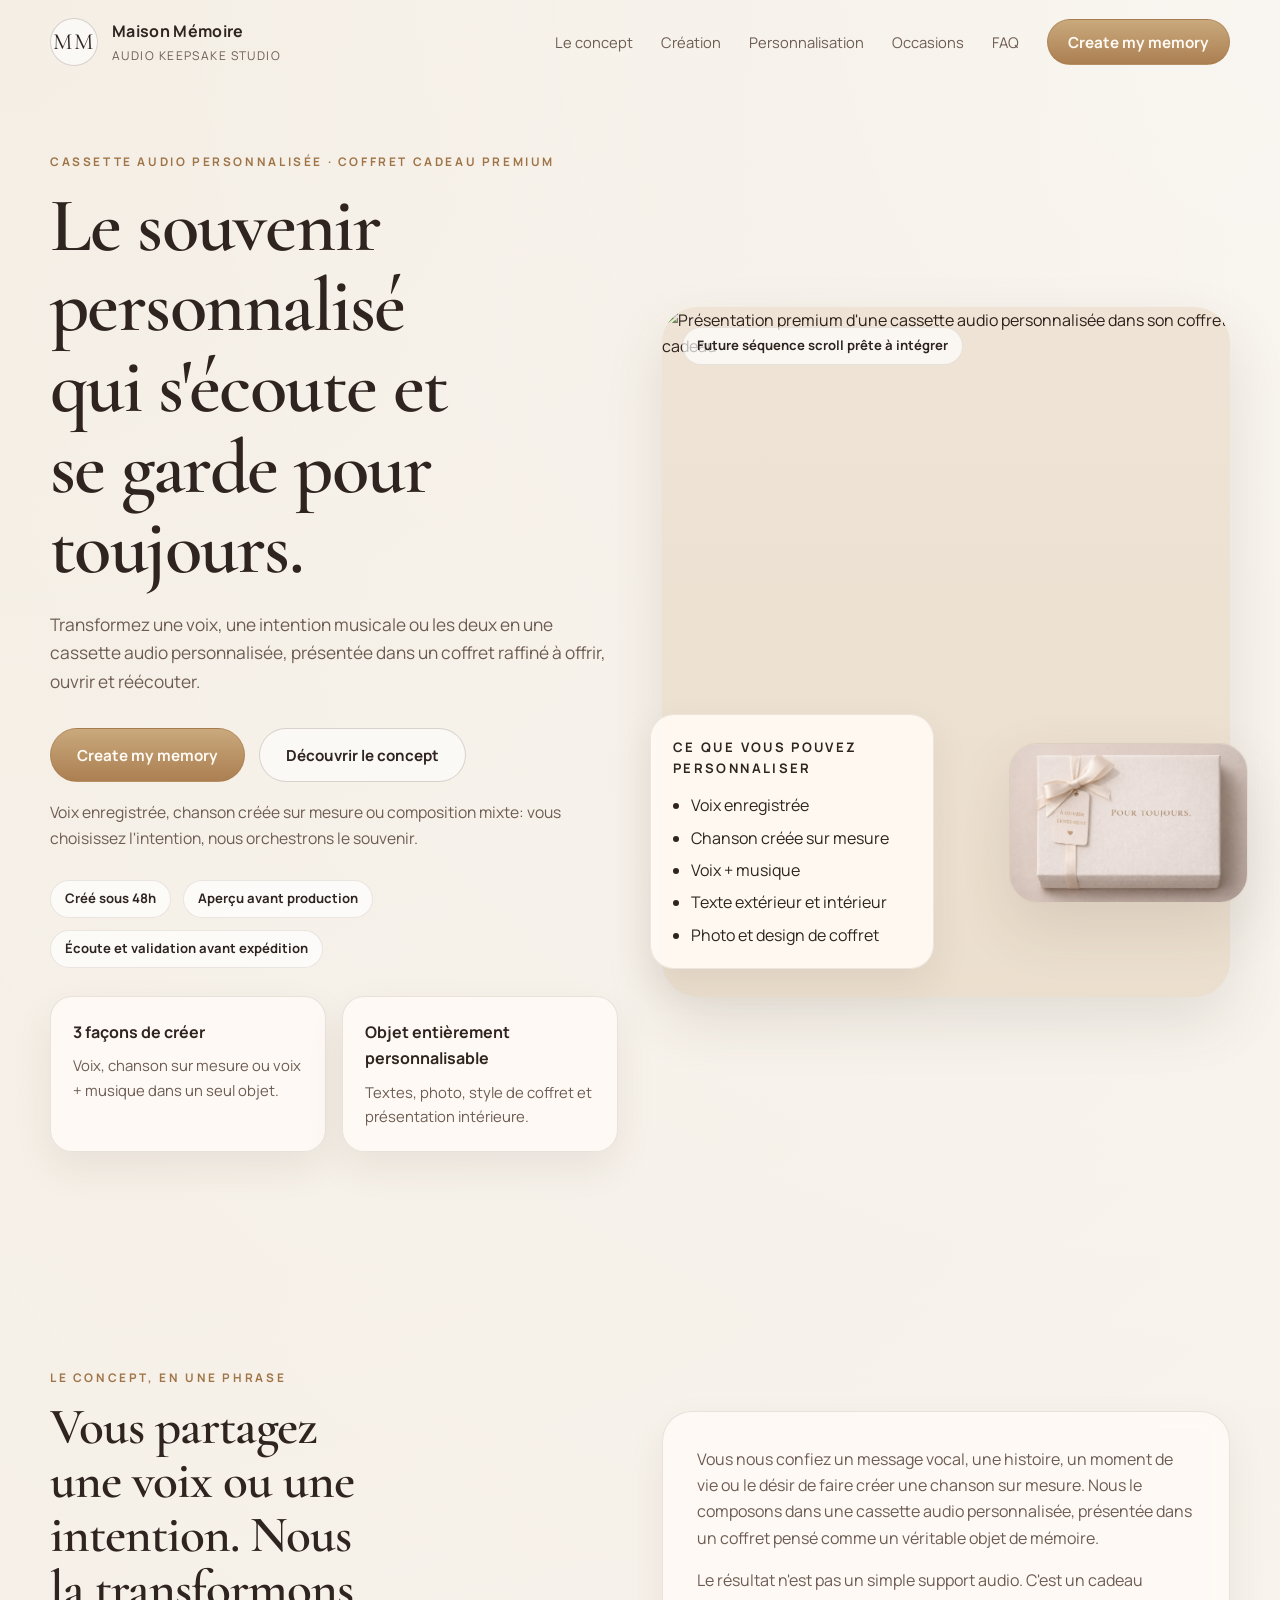
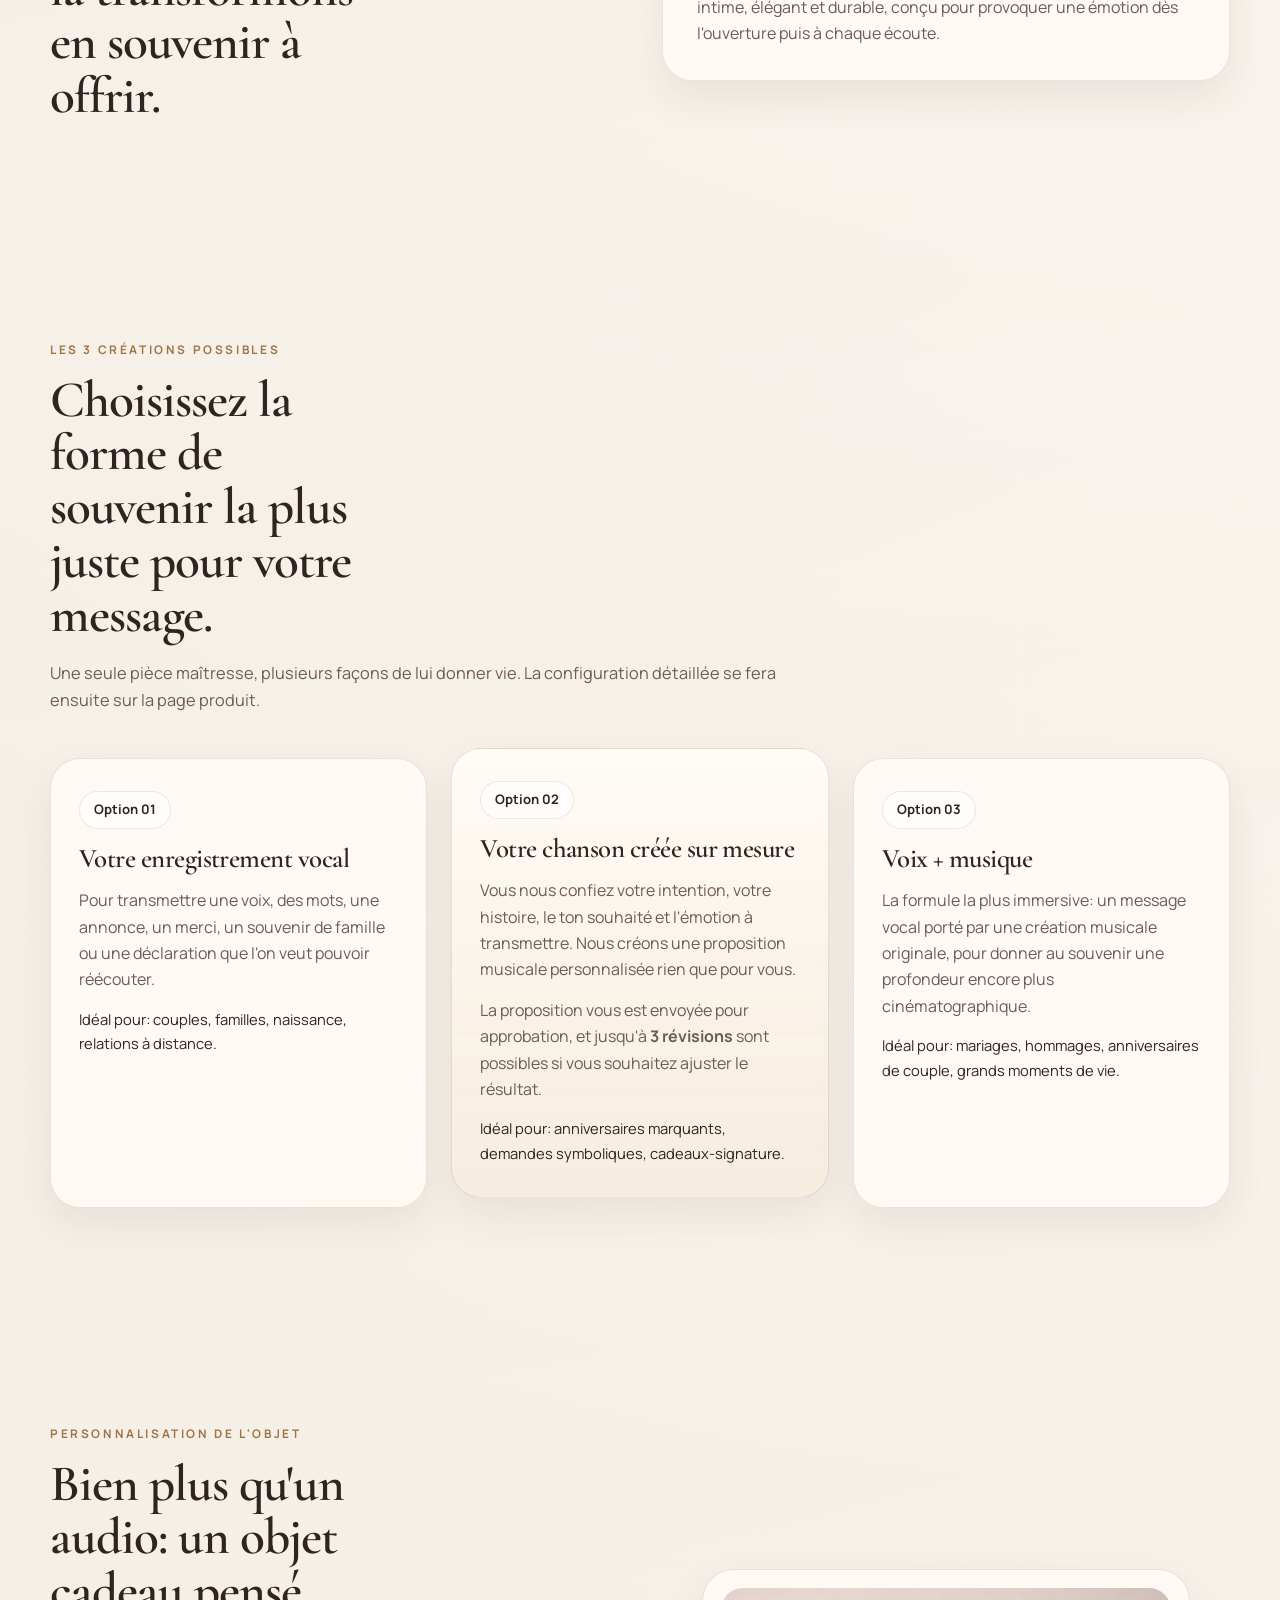
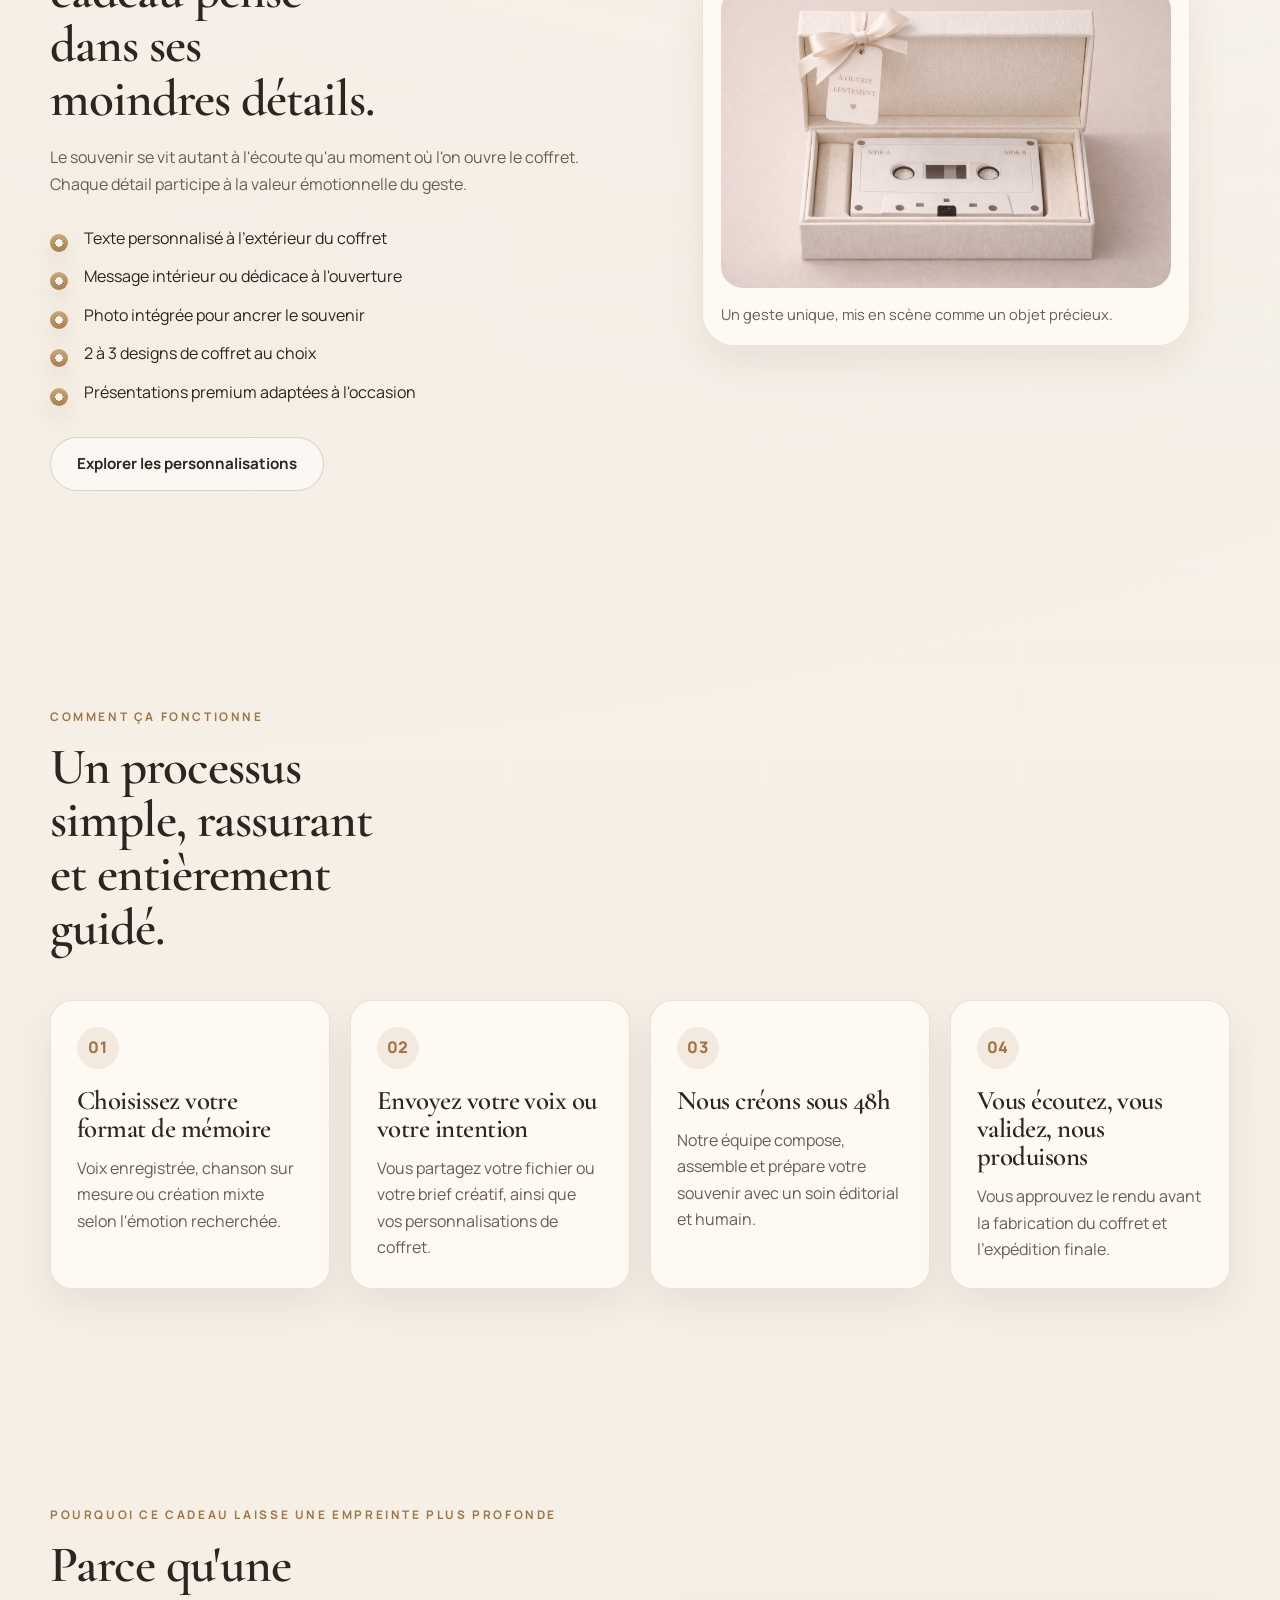
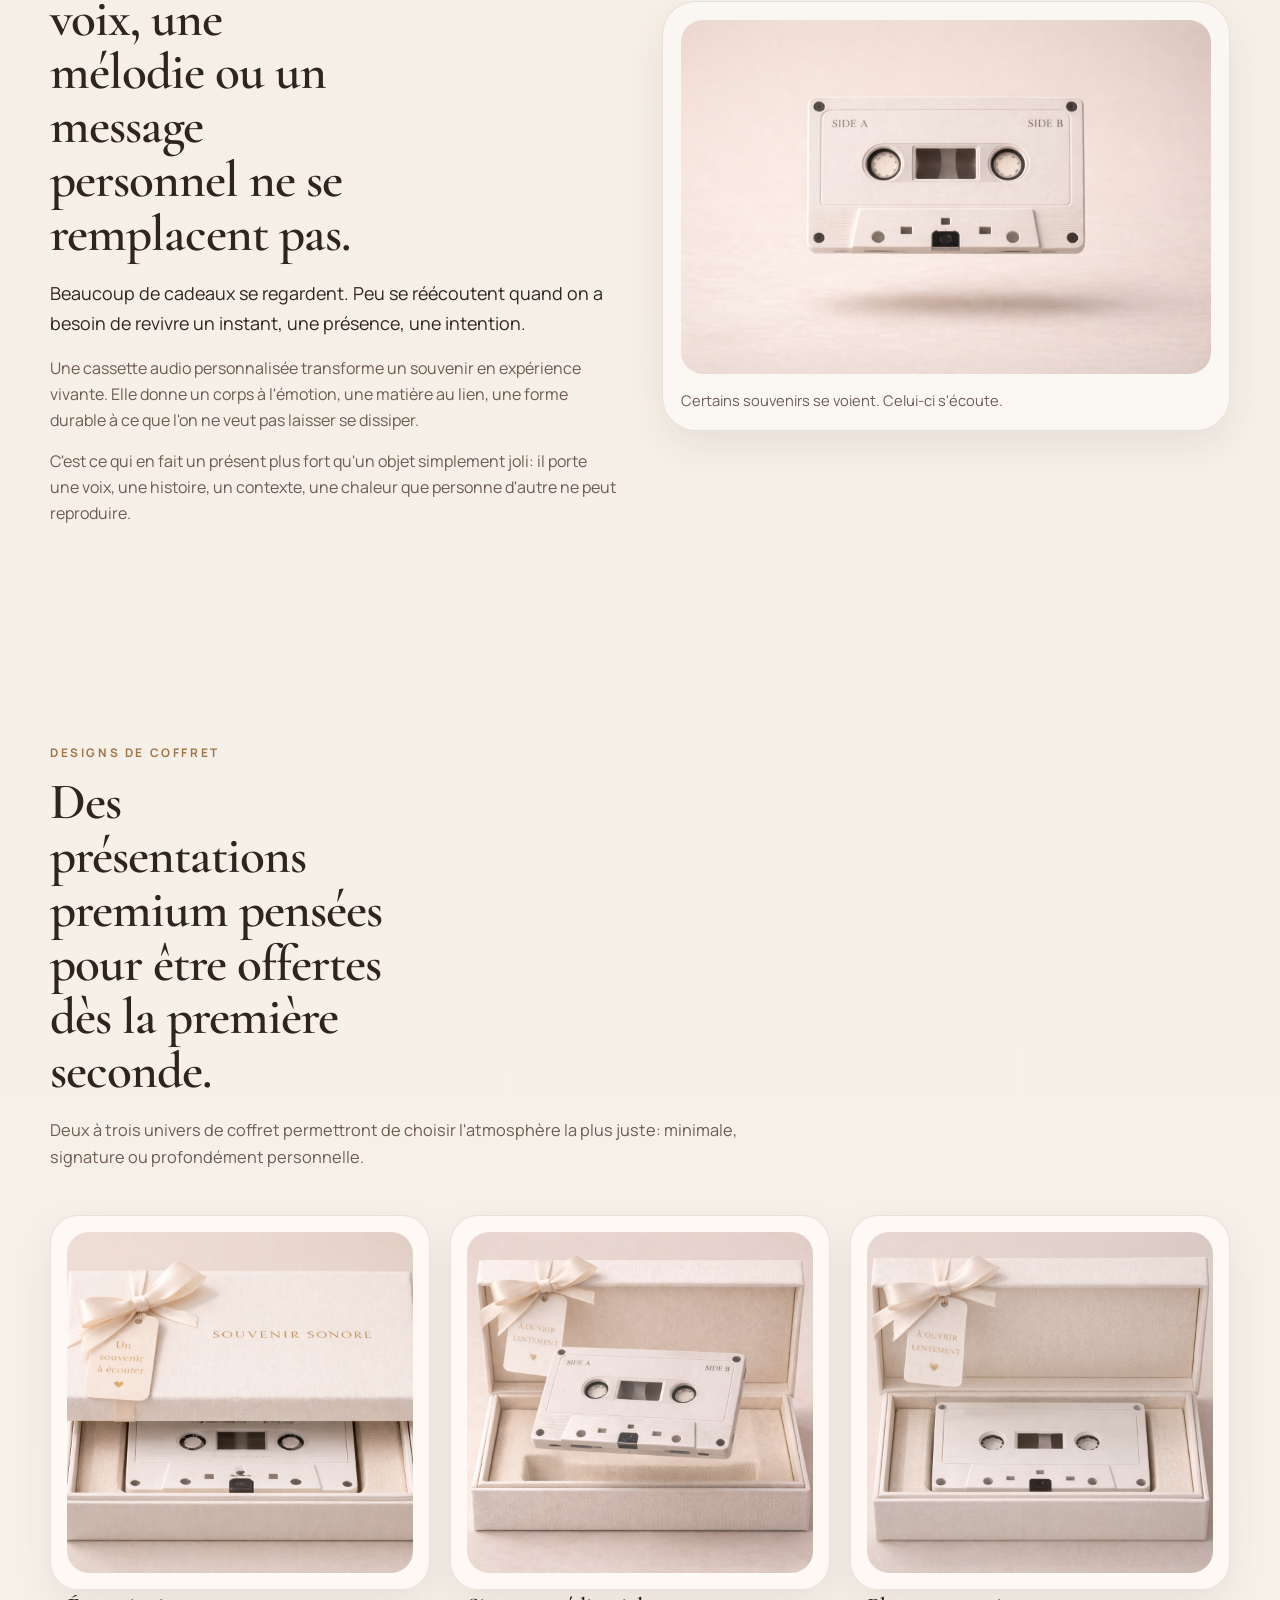
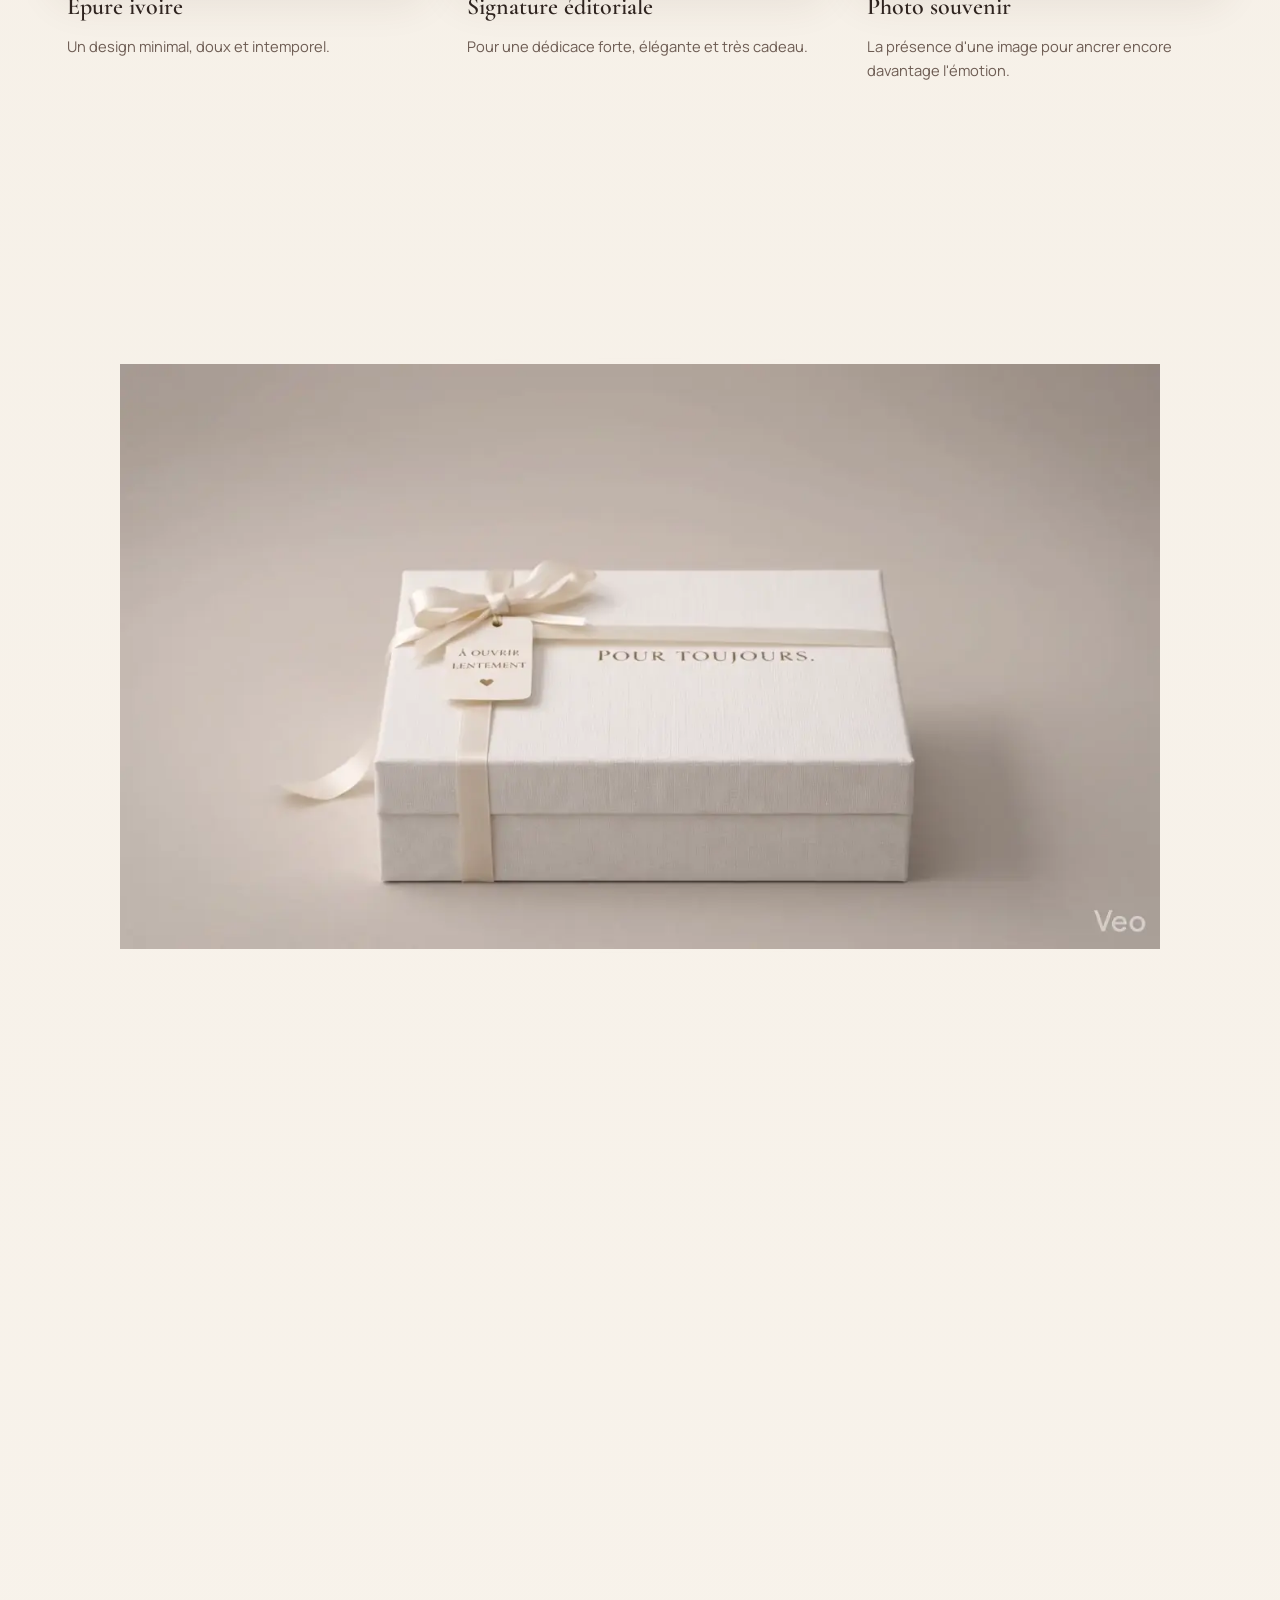
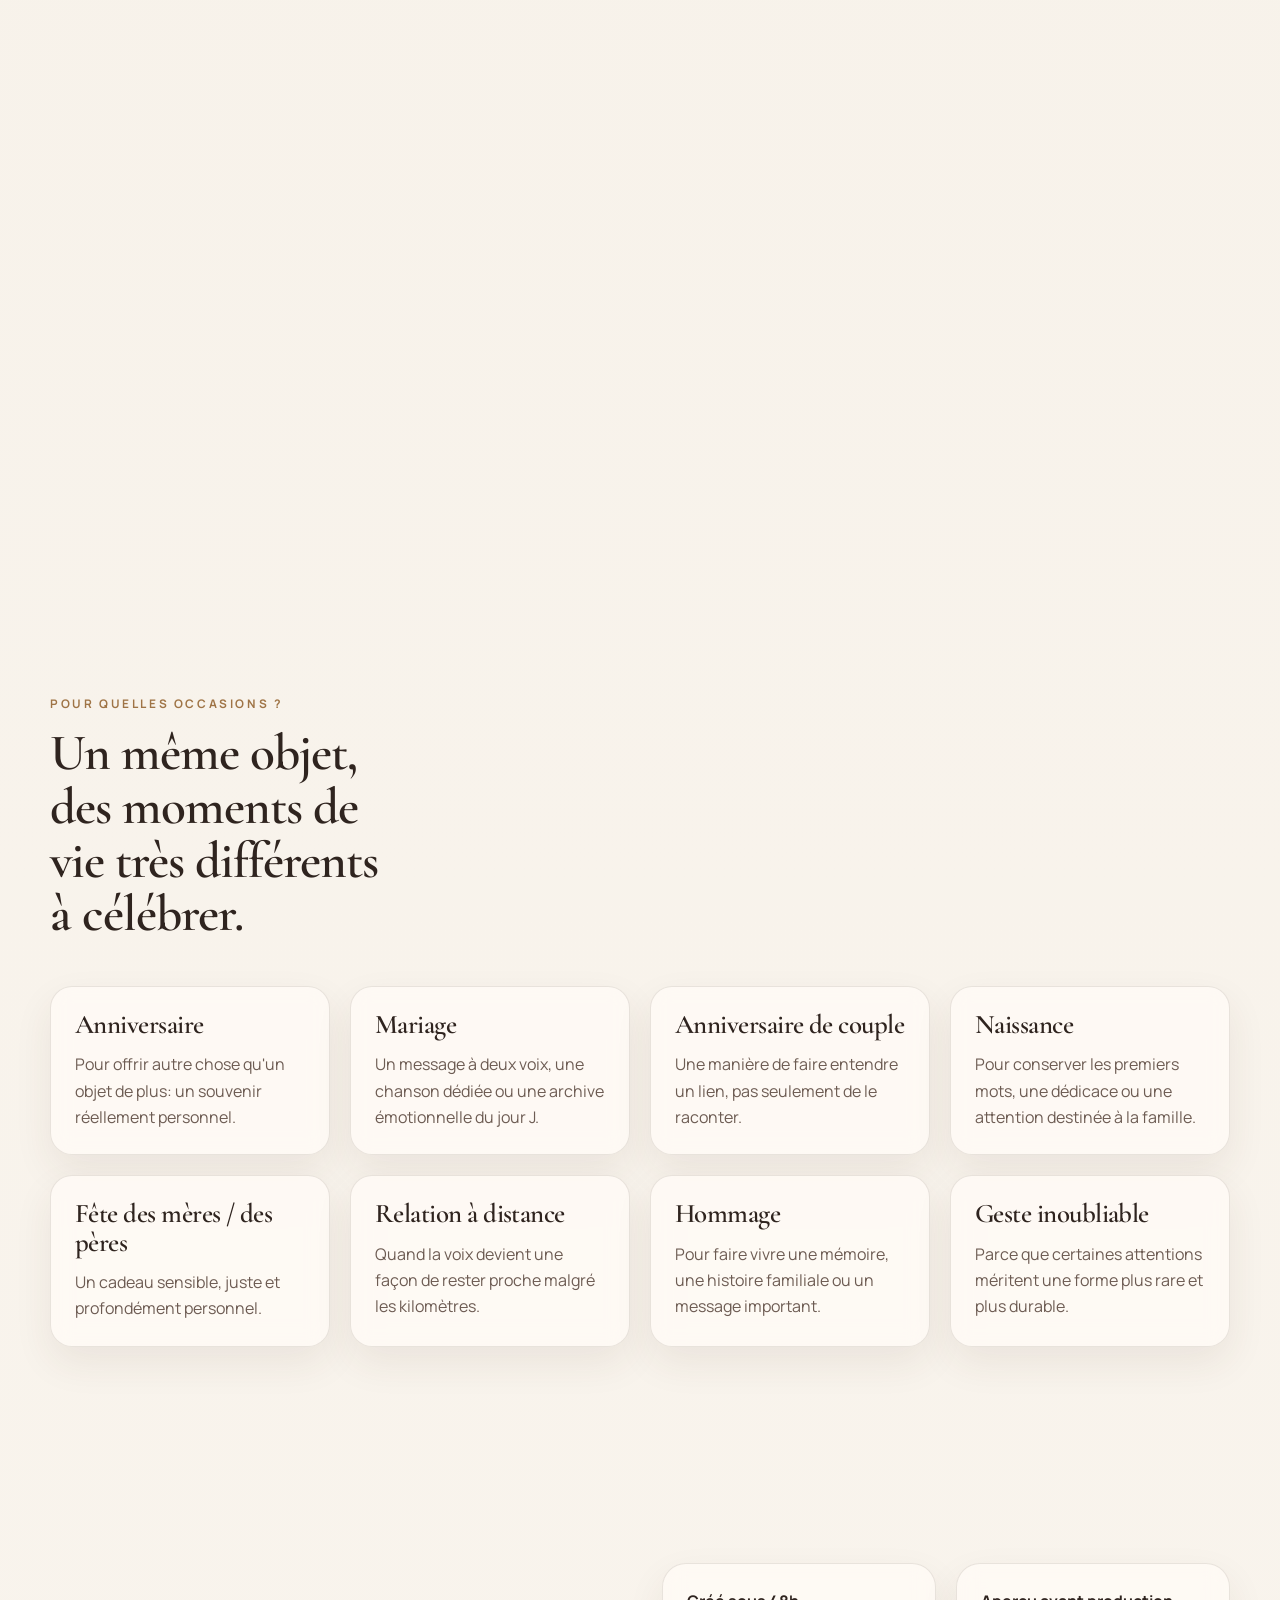
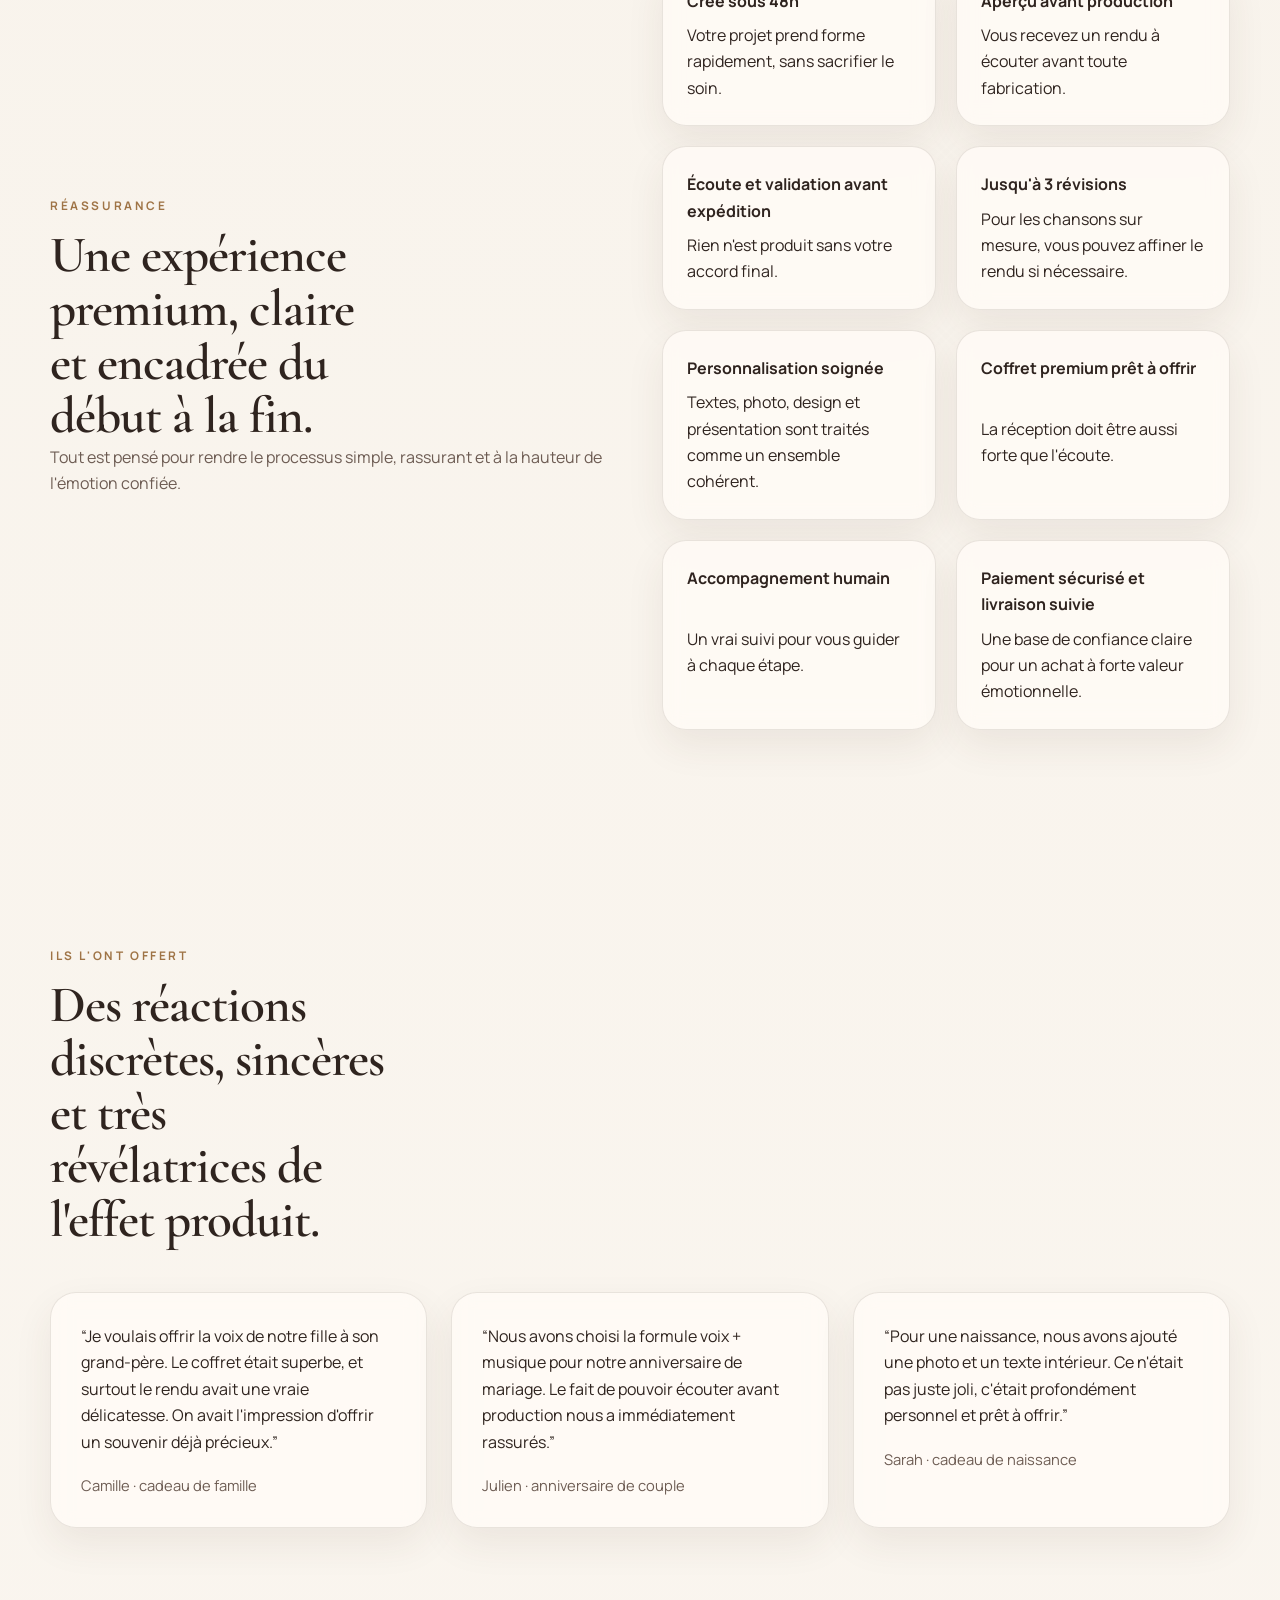
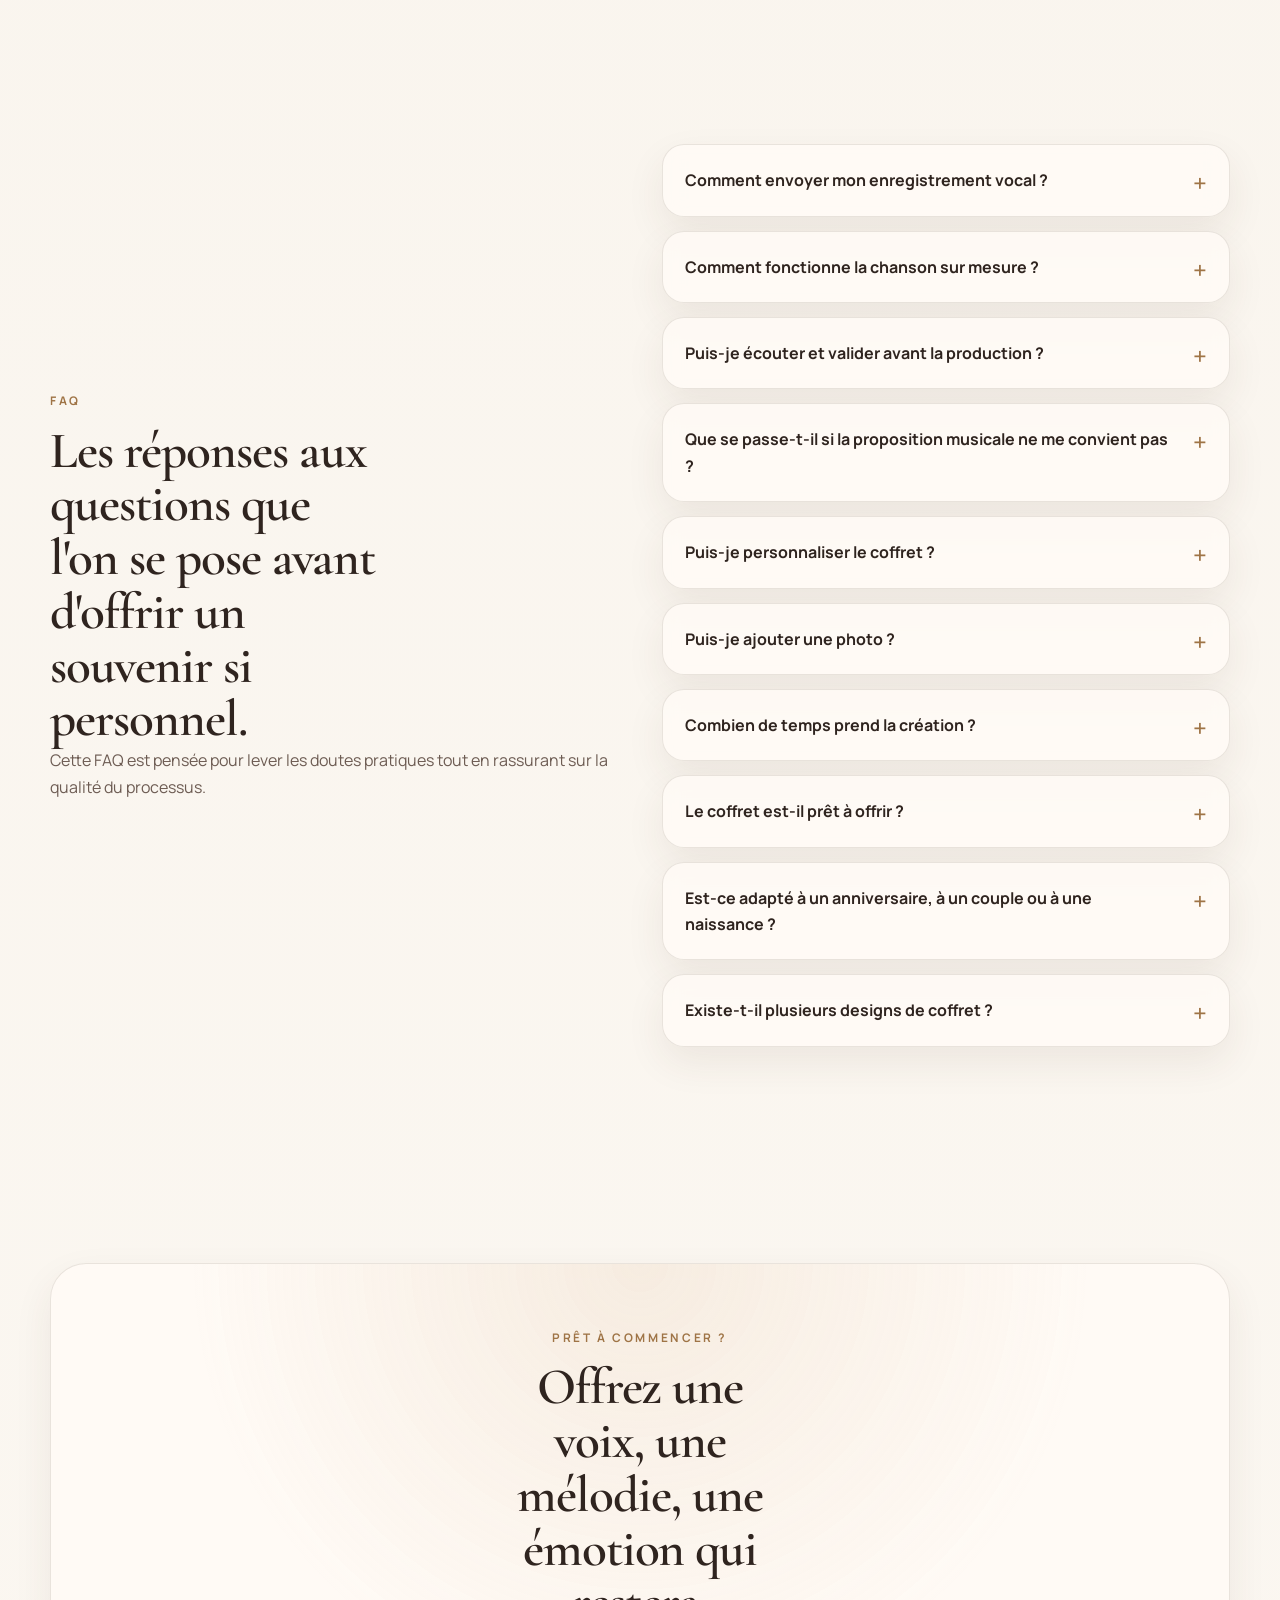
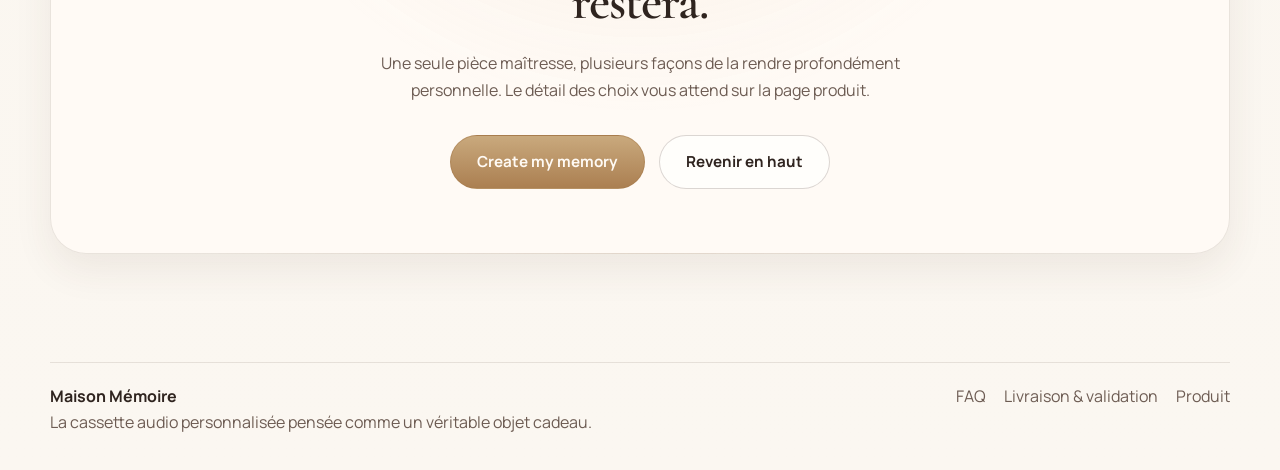
==== index.html @ edee9a46 "page accueil + theme" ====
﻿<!DOCTYPE html>
<html lang="fr">
  <head>
    <meta charset="UTF-8" />
    <meta name="viewport" content="width=device-width, initial-scale=1.0" />
    <title>Cassette audio personnalisée premium | Maison Mémoire</title>
    <meta
      name="description"
      content="Offrez une cassette audio personnalisée dans un coffret cadeau raffiné. Voix, chanson sur mesure ou création mixte, avec aperçu avant production et validation avant expédition."
    />
    <meta
      property="og:title"
      content="Maison Mémoire | La cassette audio personnalisée qui transforme une émotion en cadeau"
    />
    <meta
      property="og:description"
      content="Un souvenir à écouter, présenté dans un coffret premium personnalisable. Créé sous 48h, avec écoute et validation avant expédition."
    />
    <meta property="og:type" content="website" />
    <meta property="og:image" content="img/d3b179aa-5462-4c68-baaf-c06fbb3bf97e.png" />
    <meta property="og:locale" content="fr_FR" />
    <link rel="preconnect" href="https://fonts.googleapis.com" />
    <link rel="preconnect" href="https://fonts.gstatic.com" crossorigin />
    <link
      href="https://fonts.googleapis.com/css2?family=Cormorant+Garamond:wght@500;600;700&family=Manrope:wght@400;500;600;700&display=swap"
      rel="stylesheet"
    />
    <link rel="stylesheet" href="assets/styles.css" />
    <script defer src="assets/app.js"></script>
    <script type="application/ld+json">
      {
        "@context": "https://schema.org",
        "@graph": [
          {
            "@type": "Organization",
            "name": "Maison Mémoire",
            "url": "https://maison-memoire.fr/",
            "logo": "https://maison-memoire.fr/logo-placeholder.svg",
            "description": "Maison Mémoire conçoit des cassettes audio personnalisées présentées dans un coffret cadeau premium.",
            "sameAs": []
          },
          {
            "@type": "WebSite",
            "name": "Maison Mémoire",
            "url": "https://maison-memoire.fr/",
            "inLanguage": "fr-FR",
            "potentialAction": {
              "@type": "SearchAction",
              "target": "https://maison-memoire.fr/search?q={search_term_string}",
              "query-input": "required name=search_term_string"
            }
          },
          {
            "@type": "FAQPage",
            "mainEntity": [
              {
                "@type": "Question",
                "name": "Comment envoyer mon enregistrement vocal ?",
                "acceptedAnswer": {
                  "@type": "Answer",
                  "text": "Après votre commande, vous recevez des instructions simples pour transmettre votre enregistrement. Vous pouvez envoyer une note vocale existante ou enregistrer un message dédié en suivant nos indications."
                }
              },
              {
                "@type": "Question",
                "name": "Comment fonctionne la chanson sur mesure ?",
                "acceptedAnswer": {
                  "@type": "Answer",
                  "text": "Vous nous expliquez l'intention, l'émotion, l'histoire ou le message à transmettre. Nous composons ensuite une proposition musicale personnalisée, pensée pour le moment que vous souhaitez offrir."
                }
              },
              {
                "@type": "Question",
                "name": "Puis-je écouter et valider avant la production ?",
                "acceptedAnswer": {
                  "@type": "Answer",
                  "text": "Oui. Avant la production du coffret, vous recevez un aperçu pour écouter, confirmer et approuver le rendu final."
                }
              },
              {
                "@type": "Question",
                "name": "Que se passe-t-il si la proposition musicale ne me convient pas ?",
                "acceptedAnswer": {
                  "@type": "Answer",
                  "text": "Pour l'option chanson sur mesure, jusqu'à trois révisions sont possibles après réception de la proposition. L'objectif est d'arriver à une version qui vous ressemble vraiment."
                }
              },
              {
                "@type": "Question",
                "name": "Puis-je personnaliser le coffret ?",
                "acceptedAnswer": {
                  "@type": "Answer",
                  "text": "Oui. Selon le modèle choisi, vous pouvez personnaliser le texte extérieur, le texte intérieur et la présentation générale du coffret."
                }
              },
              {
                "@type": "Question",
                "name": "Puis-je ajouter une photo ?",
                "acceptedAnswer": {
                  "@type": "Answer",
                  "text": "Oui. Une photo peut être intégrée dans la présentation intérieure pour renforcer la dimension intime et mémorielle du cadeau."
                }
              },
              {
                "@type": "Question",
                "name": "Combien de temps prend la création ?",
                "acceptedAnswer": {
                  "@type": "Answer",
                  "text": "La création est réalisée sous 48 heures avant validation. Une fois approuvée, la production et l'expédition peuvent être lancées."
                }
              },
              {
                "@type": "Question",
                "name": "Le coffret est-il prêt à offrir ?",
                "acceptedAnswer": {
                  "@type": "Answer",
                  "text": "Oui. Le produit est pensé comme un objet cadeau premium, avec une présentation soignée et une finition conçue pour être offerte dès réception."
                }
              },
              {
                "@type": "Question",
                "name": "Convient-il à un anniversaire, à un couple ou à une naissance ?",
                "acceptedAnswer": {
                  "@type": "Answer",
                  "text": "Oui. Cette cassette audio personnalisée est conçue pour des occasions très diverses: anniversaires, mariages, naissances, couples, familles, relations à distance ou hommages."
                }
              },
              {
                "@type": "Question",
                "name": "Existe-t-il plusieurs designs de coffret ?",
                "acceptedAnswer": {
                  "@type": "Answer",
                  "text": "Oui. Deux à trois univers de coffrets premium seront proposés afin de choisir la présentation la plus juste pour votre message."
                }
              }
            ]
          }
        ]
      }
    </script>
  </head>
  <body>
    <a class="skip-link" href="#main-content">Aller au contenu</a>

    <header class="site-header" data-site-header>
      <div class="container site-header__inner">
        <a class="brand" href="#hero" aria-label="Maison Mémoire">
          <span class="brand__mark" aria-hidden="true">MM</span>
          <span class="brand__text">
            <strong>Maison Mémoire</strong>
            <small>Audio keepsake studio</small>
          </span>
        </a>

        <button
          class="nav-toggle"
          type="button"
          aria-expanded="false"
          aria-controls="site-nav"
          data-nav-toggle
        >
          <span></span>
          <span></span>
          <span></span>
          <span class="sr-only">Ouvrir la navigation</span>
        </button>

        <nav class="site-nav" id="site-nav" data-site-nav>
          <a href="#concept">Le concept</a>
          <a href="#creation-options">Création</a>
          <a href="#personalisation">Personnalisation</a>
          <a href="#occasions">Occasions</a>
          <a href="#faq">FAQ</a>
          <a
            class="button button--primary button--sm"
            href="/products/cassette-audio-personnalisee"
            data-product-handle="cassette-audio-personnalisee"
            >Create my memory</a
          >
        </nav>
      </div>
    </header>

    <main id="main-content">
      <section class="hero section" id="hero">
        <div class="container hero__grid">
          <div class="hero__content">
            <p class="eyebrow">Cassette audio personnalisée · coffret cadeau premium</p>
            <h1>Le souvenir personnalisé qui s'écoute et se garde pour toujours.</h1>
            <p class="hero__lead">
              Transformez une voix, une intention musicale ou les deux en une cassette audio
              personnalisée, présentée dans un coffret raffiné à offrir, ouvrir et réécouter.
            </p>

            <div class="hero__actions">
              <a
                class="button button--primary"
                href="/products/cassette-audio-personnalisee"
                data-product-handle="cassette-audio-personnalisee"
                >Create my memory</a
              >
              <a class="button button--secondary" href="#concept">Découvrir le concept</a>
            </div>

            <p class="hero__note">
              Voix enregistrée, chanson créée sur mesure ou composition mixte: vous choisissez
              l'intention, nous orchestrons le souvenir.
            </p>

            <ul class="hero__trust" aria-label="Points de réassurance">
              <li>Créé sous 48h</li>
              <li>Aperçu avant production</li>
              <li>Écoute et validation avant expédition</li>
            </ul>

            <div class="hero__details">
              <article class="mini-card">
                <strong>3 façons de créer</strong>
                <p>Voix, chanson sur mesure ou voix + musique dans un seul objet.</p>
              </article>
              <article class="mini-card">
                <strong>Objet entièrement personnalisable</strong>
                <p>Textes, photo, style de coffret et présentation intérieure.</p>
              </article>
            </div>
          </div>

          <div
            class="hero__visual"
            data-sequence-hook="hero-sequence"
            data-sequence-frame-count="120"
            data-sequence-slot="ready"
          >
            <div class="hero__visual-main">
              <span class="visual-badge">Future séquence scroll prête à intégrer</span>
              <img
                src="img/d3b179aa-5462-4c68-baaf-c06fbb3bf97e.png"
                alt="Présentation premium d'une cassette audio personnalisée dans son coffret cadeau"
                width="2048"
                height="1365"
                fetchpriority="high"
              />
            </div>
            <div class="hero__visual-secondary">
              <img
                src="img/2fab2b28-5915-406d-ba0c-97f2d0a81225.png"
                alt="Détail du coffret personnalisable et de la cassette audio souvenir"
                width="2048"
                height="1365"
              />
            </div>
            <div class="hero__visual-panel">
              <p>Ce que vous pouvez personnaliser</p>
              <ul>
                <li>Voix enregistrée</li>
                <li>Chanson créée sur mesure</li>
                <li>Voix + musique</li>
                <li>Texte extérieur et intérieur</li>
                <li>Photo et design de coffret</li>
              </ul>
            </div>
          </div>
        </div>
      </section>

      <section class="section concept" id="concept">
        <div class="container concept__grid">
          <div>
            <p class="eyebrow">Le concept, en une phrase</p>
            <h2>Vous partagez une voix ou une intention. Nous la transformons en souvenir à offrir.</h2>
          </div>
          <div class="concept__card">
            <p>
              Vous nous confiez un message vocal, une histoire, un moment de vie ou le désir de
              faire créer une chanson sur mesure. Nous le composons dans une cassette audio
              personnalisée, présentée dans un coffret pensé comme un véritable objet de mémoire.
            </p>
            <p>
              Le résultat n'est pas un simple support audio. C'est un cadeau intime, élégant et
              durable, conçu pour provoquer une émotion dès l'ouverture puis à chaque écoute.
            </p>
          </div>
        </div>
      </section>

      <section class="section" id="creation-options">
        <div class="container">
          <div class="section-heading">
            <p class="eyebrow">Les 3 créations possibles</p>
            <h2>Choisissez la forme de souvenir la plus juste pour votre message.</h2>
            <p>
              Une seule pièce maîtresse, plusieurs façons de lui donner vie. La configuration
              détaillée se fera ensuite sur la page produit.
            </p>
          </div>

          <div class="cards cards--three">
            <article class="feature-card">
              <span class="card-tag">Option 01</span>
              <h3>Votre enregistrement vocal</h3>
              <p>
                Pour transmettre une voix, des mots, une annonce, un merci, un souvenir de famille
                ou une déclaration que l'on veut pouvoir réécouter.
              </p>
              <p class="card-meta">Idéal pour: couples, familles, naissance, relations à distance.</p>
            </article>

            <article class="feature-card feature-card--highlight">
              <span class="card-tag">Option 02</span>
              <h3>Votre chanson créée sur mesure</h3>
              <p>
                Vous nous confiez votre intention, votre histoire, le ton souhaité et l'émotion à
                transmettre. Nous créons une proposition musicale personnalisée rien que pour vous.
              </p>
              <p>
                La proposition vous est envoyée pour approbation, et jusqu'à <strong>3 révisions</strong>
                sont possibles si vous souhaitez ajuster le résultat.
              </p>
              <p class="card-meta">Idéal pour: anniversaires marquants, demandes symboliques, cadeaux-signature.</p>
            </article>

            <article class="feature-card">
              <span class="card-tag">Option 03</span>
              <h3>Voix + musique</h3>
              <p>
                La formule la plus immersive: un message vocal porté par une création musicale
                originale, pour donner au souvenir une profondeur encore plus cinématographique.
              </p>
              <p class="card-meta">Idéal pour: mariages, hommages, anniversaires de couple, grands moments de vie.</p>
            </article>
          </div>
        </div>
      </section>
      <section class="section personalization" id="personalisation">
        <div class="container personalization__grid">
          <div class="personalization__copy">
            <p class="eyebrow">Personnalisation de l'objet</p>
            <h2>Bien plus qu'un audio: un objet cadeau pensé dans ses moindres détails.</h2>
            <p>
              Le souvenir se vit autant à l'écoute qu'au moment où l'on ouvre le coffret. Chaque
              détail participe à la valeur émotionnelle du geste.
            </p>

            <ul class="check-list">
              <li>Texte personnalisé à l'extérieur du coffret</li>
              <li>Message intérieur ou dédicace à l'ouverture</li>
              <li>Photo intégrée pour ancrer le souvenir</li>
              <li>2 à 3 designs de coffret au choix</li>
              <li>Présentations premium adaptées à l'occasion</li>
            </ul>

            <a
              class="button button--secondary"
              href="/products/cassette-audio-personnalisee"
              data-product-handle="cassette-audio-personnalisee"
              >Explorer les personnalisations</a
            >
          </div>

          <div class="personalization__media">
            <figure class="media-card">
              <img
                src="img/ChatGPT Image 28 mars 2026, 16_44_42.png"
                alt="Coffret cadeau personnalisé avec détails de présentation premium"
                width="1536"
                height="1024"
                loading="lazy"
                decoding="async"
              />
              <figcaption>Un geste unique, mis en scène comme un objet précieux.</figcaption>
            </figure>
          </div>
        </div>
      </section>

      <section class="section steps" id="how-it-works">
        <div class="container">
          <div class="section-heading">
            <p class="eyebrow">Comment ça fonctionne</p>
            <h2>Un processus simple, rassurant et entièrement guidé.</h2>
          </div>

          <div class="steps-grid">
            <article class="step-card">
              <span>01</span>
              <h3>Choisissez votre format de mémoire</h3>
              <p>Voix enregistrée, chanson sur mesure ou création mixte selon l'émotion recherchée.</p>
            </article>

            <article class="step-card">
              <span>02</span>
              <h3>Envoyez votre voix ou votre intention</h3>
              <p>Vous partagez votre fichier ou votre brief créatif, ainsi que vos personnalisations de coffret.</p>
            </article>

            <article class="step-card">
              <span>03</span>
              <h3>Nous créons sous 48h</h3>
              <p>Notre équipe compose, assemble et prépare votre souvenir avec un soin éditorial et humain.</p>
            </article>

            <article class="step-card">
              <span>04</span>
              <h3>Vous écoutez, vous validez, nous produisons</h3>
              <p>Vous approuvez le rendu avant la fabrication du coffret et l'expédition finale.</p>
            </article>
          </div>
        </div>
      </section>

      <section class="section editorial" id="editorial">
        <div class="container editorial__grid">
          <div class="editorial__content">
            <p class="eyebrow">Pourquoi ce cadeau laisse une empreinte plus profonde</p>
            <h2>Parce qu'une voix, une mélodie ou un message personnel ne se remplacent pas.</h2>
            <p class="editorial__lead">
              Beaucoup de cadeaux se regardent. Peu se réécoutent quand on a besoin de revivre un
              instant, une présence, une intention.
            </p>
            <p>
              Une cassette audio personnalisée transforme un souvenir en expérience vivante. Elle
              donne un corps à l'émotion, une matière au lien, une forme durable à ce que l'on ne
              veut pas laisser se dissiper.
            </p>
            <p>
              C'est ce qui en fait un présent plus fort qu'un objet simplement joli: il porte une
              voix, une histoire, un contexte, une chaleur que personne d'autre ne peut reproduire.
            </p>
          </div>

          <figure class="editorial__media">
            <img
              src="img/ChatGPT Image 28 mars 2026, 16_44_48.png"
              alt="Mise en scène éditoriale du coffret cadeau audio et de son univers raffiné"
              width="1536"
              height="1024"
              loading="lazy"
              decoding="async"
            />
            <figcaption>Certains souvenirs se voient. Celui-ci s'écoute.</figcaption>
          </figure>
        </div>
      </section>

      <section class="section showcase" id="box-showcase">
        <div class="container">
          <div class="section-heading">
            <p class="eyebrow">Designs de coffret</p>
            <h2>Des présentations premium pensées pour être offertes dès la première seconde.</h2>
            <p>
              Deux à trois univers de coffret permettront de choisir l'atmosphère la plus juste:
              minimale, signature ou profondément personnelle.
            </p>
          </div>

          <div class="showcase-grid">
            <figure class="showcase-card">
              <img
                src="img/ChatGPT Image 28 mars 2026, 16_44_54.png"
                alt="Design de coffret premium au style épuré pour cassette audio personnalisée"
                width="1536"
                height="1024"
                loading="lazy"
                decoding="async"
              />
              <figcaption>
                <strong>Épure ivoire</strong>
                <span>Un design minimal, doux et intemporel.</span>
              </figcaption>
            </figure>

            <figure class="showcase-card">
              <img
                src="img/ChatGPT Image 28 mars 2026, 16_44_45.png"
                alt="Coffret cadeau personnalisé avec texte extérieur et intérieur"
                width="1536"
                height="1024"
                loading="lazy"
                decoding="async"
              />
              <figcaption>
                <strong>Signature éditoriale</strong>
                <span>Pour une dédicace forte, élégante et très cadeau.</span>
              </figcaption>
            </figure>

            <figure class="showcase-card">
              <img
                src="img/ChatGPT Image 28 mars 2026, 16_44_27.png"
                alt="Coffret audio premium avec personnalisation photo et présentation souvenir"
                width="1536"
                height="1024"
                loading="lazy"
                decoding="async"
              />
              <figcaption>
                <strong>Photo souvenir</strong>
                <span>La présence d'une image pour ancrer encore davantage l'émotion.</span>
              </figcaption>
            </figure>
          </div>
        </div>
      </section>
      <section class="section scroll-sequence" id="object-reveal" aria-labelledby="object-reveal-title">
        <div
          class="container scroll-sequence__inner"
          data-scroll-sequence
          data-base-path="frames-desktop-webp"
          data-file-prefix="frame_"
          data-file-extension="webp"
          data-frame-count="96"
          data-frame-pad="4"
          data-mobile-step="2"
          data-hold-ratio="0.84"
        >
          <div class="scroll-sequence__sticky">
            <div class="scroll-sequence__copy">
              <p class="eyebrow">Le geste prend forme</p>
              <h2 id="object-reveal-title">Ouvrez. Écoutez. Ressentez.</h2>
              <p class="scroll-sequence__support">
                Aucun lecteur externe. Tout est intégré à la cassette.
              </p>
            </div>

            <div class="scroll-sequence__stage" data-sequence-stage>
              <div class="scroll-sequence__halo" aria-hidden="true"></div>
              <canvas class="scroll-sequence__canvas" data-sequence-canvas aria-hidden="true"></canvas>
              <img
                class="scroll-sequence__fallback"
                data-sequence-fallback
                src="frames-desktop-webp/frame_0001.webp"
                alt="Ouverture du coffret et révélation de la cassette audio personnalisée"
                loading="lazy"
                decoding="async"
              />
              <div class="scroll-sequence__cta-wrap">
                <a
                  class="button button--primary"
                  href="/products/cassette-audio-personnalisee"
                  data-product-handle="cassette-audio-personnalisee"
                  >Créer mon souvenir</a
                >
              </div>
            </div>
          </div>
        </div>
      </section>
      <section class="section occasions" id="occasions">
        <div class="container">
          <div class="section-heading">
            <p class="eyebrow">Pour quelles occasions ?</p>
            <h2>Un même objet, des moments de vie très différents à célébrer.</h2>
          </div>

          <div class="occasion-grid">
            <article class="occasion-card">
              <h3>Anniversaire</h3>
              <p>Pour offrir autre chose qu'un objet de plus: un souvenir réellement personnel.</p>
            </article>
            <article class="occasion-card">
              <h3>Mariage</h3>
              <p>Un message à deux voix, une chanson dédiée ou une archive émotionnelle du jour J.</p>
            </article>
            <article class="occasion-card">
              <h3>Anniversaire de couple</h3>
              <p>Une manière de faire entendre un lien, pas seulement de le raconter.</p>
            </article>
            <article class="occasion-card">
              <h3>Naissance</h3>
              <p>Pour conserver les premiers mots, une dédicace ou une attention destinée à la famille.</p>
            </article>
            <article class="occasion-card">
              <h3>Fête des mères / des pères</h3>
              <p>Un cadeau sensible, juste et profondément personnel.</p>
            </article>
            <article class="occasion-card">
              <h3>Relation à distance</h3>
              <p>Quand la voix devient une façon de rester proche malgré les kilomètres.</p>
            </article>
            <article class="occasion-card">
              <h3>Hommage</h3>
              <p>Pour faire vivre une mémoire, une histoire familiale ou un message important.</p>
            </article>
            <article class="occasion-card">
              <h3>Geste inoubliable</h3>
              <p>Parce que certaines attentions méritent une forme plus rare et plus durable.</p>
            </article>
          </div>
        </div>
      </section>

      <section class="section reassurance" id="reassurance">
        <div class="container reassurance__grid">
          <div class="reassurance__intro">
            <p class="eyebrow">Réassurance</p>
            <h2>Une expérience premium, claire et encadrée du début à la fin.</h2>
            <p>
              Tout est pensé pour rendre le processus simple, rassurant et à la hauteur de
              l'émotion confiée.
            </p>
          </div>

          <div class="reassurance__list">
            <article><strong>Créé sous 48h</strong><span>Votre projet prend forme rapidement, sans sacrifier le soin.</span></article>
            <article><strong>Aperçu avant production</strong><span>Vous recevez un rendu à écouter avant toute fabrication.</span></article>
            <article><strong>Écoute et validation avant expédition</strong><span>Rien n'est produit sans votre accord final.</span></article>
            <article><strong>Jusqu'à 3 révisions</strong><span>Pour les chansons sur mesure, vous pouvez affiner le rendu si nécessaire.</span></article>
            <article><strong>Personnalisation soignée</strong><span>Textes, photo, design et présentation sont traités comme un ensemble cohérent.</span></article>
            <article><strong>Coffret premium prêt à offrir</strong><span>La réception doit être aussi forte que l'écoute.</span></article>
            <article><strong>Accompagnement humain</strong><span>Un vrai suivi pour vous guider à chaque étape.</span></article>
            <article><strong>Paiement sécurisé et livraison suivie</strong><span>Une base de confiance claire pour un achat à forte valeur émotionnelle.</span></article>
          </div>
        </div>
      </section>

      <section class="section testimonials" id="testimonials">
        <div class="container">
          <div class="section-heading">
            <p class="eyebrow">Ils l'ont offert</p>
            <h2>Des réactions discrètes, sincères et très révélatrices de l'effet produit.</h2>
          </div>

          <div class="cards cards--three">
            <blockquote class="testimonial-card">
              <p>
                “Je voulais offrir la voix de notre fille à son grand-père. Le coffret était
                superbe, et surtout le rendu avait une vraie délicatesse. On avait l'impression
                d'offrir un souvenir déjà précieux.”
              </p>
              <footer>Camille · cadeau de famille</footer>
            </blockquote>

            <blockquote class="testimonial-card">
              <p>
                “Nous avons choisi la formule voix + musique pour notre anniversaire de mariage.
                Le fait de pouvoir écouter avant production nous a immédiatement rassurés.”
              </p>
              <footer>Julien · anniversaire de couple</footer>
            </blockquote>

            <blockquote class="testimonial-card">
              <p>
                “Pour une naissance, nous avons ajouté une photo et un texte intérieur. Ce n'était
                pas juste joli, c'était profondément personnel et prêt à offrir.”
              </p>
              <footer>Sarah · cadeau de naissance</footer>
            </blockquote>
          </div>
        </div>
      </section>

      <section class="section faq" id="faq">
        <div class="container faq__grid">
          <div class="faq__intro">
            <p class="eyebrow">FAQ</p>
            <h2>Les réponses aux questions que l'on se pose avant d'offrir un souvenir si personnel.</h2>
            <p>
              Cette FAQ est pensée pour lever les doutes pratiques tout en rassurant sur la
              qualité du processus.
            </p>
          </div>

          <div class="faq__items" data-faq-group>
            <details class="faq-item">
              <summary>Comment envoyer mon enregistrement vocal ?</summary>
              <p>
                Après votre commande, vous recevez des instructions simples pour transmettre votre
                enregistrement. Vous pouvez envoyer une note vocale existante ou enregistrer un
                message dédié en suivant nos indications.
              </p>
            </details>

            <details class="faq-item">
              <summary>Comment fonctionne la chanson sur mesure ?</summary>
              <p>
                Vous nous expliquez l'intention, l'histoire, le ton et l'émotion à transmettre.
                Nous créons ensuite une proposition musicale personnalisée pensée pour votre moment.
              </p>
            </details>

            <details class="faq-item">
              <summary>Puis-je écouter et valider avant la production ?</summary>
              <p>
                Oui. Vous recevez un aperçu avant fabrication afin d'écouter, confirmer et valider
                le rendu final avant l'envoi en production.
              </p>
            </details>

            <details class="faq-item">
              <summary>Que se passe-t-il si la proposition musicale ne me convient pas ?</summary>
              <p>
                Pour l'option chanson sur mesure, jusqu'à 3 révisions sont possibles après
                réception de la proposition. Le but est d'obtenir un résultat qui vous ressemble.
              </p>
            </details>

            <details class="faq-item">
              <summary>Puis-je personnaliser le coffret ?</summary>
              <p>
                Oui. Selon le modèle choisi, vous pouvez personnaliser le texte extérieur, le
                texte intérieur et certains éléments de présentation du coffret.
              </p>
            </details>

            <details class="faq-item">
              <summary>Puis-je ajouter une photo ?</summary>
              <p>
                Oui. Une photo peut être intégrée pour renforcer la dimension intime du souvenir et
                créer une expérience encore plus forte à l'ouverture.
              </p>
            </details>

            <details class="faq-item">
              <summary>Combien de temps prend la création ?</summary>
              <p>
                La création est réalisée sous 48 heures avant validation. Une fois votre accord
                donné, la production et l'expédition peuvent être lancées.
              </p>
            </details>

            <details class="faq-item">
              <summary>Le coffret est-il prêt à offrir ?</summary>
              <p>
                Oui. Le produit est conçu comme un objet cadeau premium, avec une présentation
                soignée et une finition pensée pour être offerte dès réception.
              </p>
            </details>

            <details class="faq-item">
              <summary>Est-ce adapté à un anniversaire, à un couple ou à une naissance ?</summary>
              <p>
                Oui. La cassette audio personnalisée convient à de nombreuses occasions: couple,
                anniversaire, mariage, naissance, famille, relation à distance ou hommage.
              </p>
            </details>

            <details class="faq-item">
              <summary>Existe-t-il plusieurs designs de coffret ?</summary>
              <p>
                Oui. Deux à trois designs premium seront proposés afin de choisir la présentation
                la plus juste pour votre occasion et votre message.
              </p>
            </details>
          </div>
        </div>
      </section>

      <section class="section final-cta" id="final-cta">
        <div class="container final-cta__box">
          <p class="eyebrow">Prêt à commencer ?</p>
          <h2>Offrez une voix, une mélodie, une émotion qui restera.</h2>
          <p>
            Une seule pièce maîtresse, plusieurs façons de la rendre profondément personnelle. Le
            détail des choix vous attend sur la page produit.
          </p>
          <div class="hero__actions">
            <a
              class="button button--primary"
              href="/products/cassette-audio-personnalisee"
              data-product-handle="cassette-audio-personnalisee"
              >Create my memory</a
            >
            <a class="button button--secondary" href="#hero">Revenir en haut</a>
          </div>
        </div>
      </section>
    </main>

    <footer class="site-footer">
      <div class="container site-footer__inner">
        <div>
          <strong>Maison Mémoire</strong>
          <p>La cassette audio personnalisée pensée comme un véritable objet cadeau.</p>
        </div>
        <div class="site-footer__links">
          <a href="#faq">FAQ</a>
          <a href="#reassurance">Livraison & validation</a>
          <a href="/products/cassette-audio-personnalisee">Produit</a>
        </div>
      </div>
    </footer>
  </body>
</html>
---- assets/styles.css ----
﻿:root {
  --bg: #f5efe6;
  --bg-soft: #fbf8f3;
  --surface: rgba(255, 251, 246, 0.84);
  --surface-strong: #fffaf4;
  --line: rgba(78, 56, 45, 0.12);
  --line-strong: rgba(78, 56, 45, 0.2);
  --text: #2f241f;
  --muted: #6d5c53;
  --accent: #b99263;
  --accent-deep: #9f7446;
  --shadow: 0 24px 60px rgba(74, 54, 42, 0.12);
  --shadow-soft: 0 16px 38px rgba(74, 54, 42, 0.08);
  --radius-lg: 30px;
  --radius-md: 22px;
  --radius-sm: 16px;
  --container: min(1180px, calc(100% - 40px));
}

*,
*::before,
*::after {
  box-sizing: border-box;
}

html {
  scroll-behavior: smooth;
}

body {
  margin: 0;
  font-family: "Manrope", sans-serif;
  color: var(--text);
  background:
    radial-gradient(circle at top left, rgba(210, 186, 150, 0.18), transparent 30%),
    radial-gradient(circle at top right, rgba(255, 255, 255, 0.88), transparent 28%),
    linear-gradient(180deg, #f8f3eb 0%, #f5efe6 34%, #fbf7f1 100%);
  line-height: 1.65;
}

body::before {
  content: "";
  position: fixed;
  inset: 0;
  background-image:
    linear-gradient(rgba(255, 255, 255, 0.14) 1px, transparent 1px),
    linear-gradient(90deg, rgba(255, 255, 255, 0.14) 1px, transparent 1px);
  background-size: 90px 90px;
  mask-image: radial-gradient(circle at center, black 40%, transparent 95%);
  opacity: 0.24;
  pointer-events: none;
}

img {
  display: block;
  max-width: 100%;
}

a {
  color: inherit;
  text-decoration: none;
}

button,
input,
textarea,
select {
  font: inherit;
}

.container {
  width: var(--container);
  margin: 0 auto;
}

.section {
  padding: 108px 0;
  position: relative;
}

.eyebrow {
  margin: 0 0 14px;
  font-size: 0.74rem;
  letter-spacing: 0.22em;
  text-transform: uppercase;
  color: var(--accent-deep);
  font-weight: 700;
}

h1,
h2,
h3 {
  font-family: "Cormorant Garamond", serif;
  font-weight: 600;
  line-height: 1.05;
  margin: 0;
  letter-spacing: -0.02em;
}

h1 {
  font-size: clamp(3rem, 6vw, 5.75rem);
  max-width: 11ch;
}

h2 {
  font-size: clamp(2.3rem, 4vw, 4rem);
  max-width: 14ch;
}

h3 {
  font-size: clamp(1.45rem, 2.1vw, 2rem);
}

p {
  margin: 0;
  color: var(--muted);
}

.section-heading {
  max-width: 760px;
  margin-bottom: 44px;
}

.section-heading p:last-child {
  margin-top: 18px;
  font-size: 1.02rem;
}

.button {
  display: inline-flex;
  align-items: center;
  justify-content: center;
  min-height: 54px;
  padding: 0 26px;
  border-radius: 999px;
  border: 1px solid var(--line-strong);
  transition:
    transform 0.24s ease,
    box-shadow 0.24s ease,
    border-color 0.24s ease,
    background-color 0.24s ease;
  cursor: pointer;
  font-weight: 700;
  font-size: 0.95rem;
}

.button:hover,
.button:focus-visible {
  transform: translateY(-1px);
  box-shadow: var(--shadow-soft);
}

.button:focus-visible,
.nav-toggle:focus-visible,
.site-nav a:focus-visible,
summary:focus-visible {
  outline: 2px solid var(--accent-deep);
  outline-offset: 4px;
}

.button--primary {
  background: linear-gradient(180deg, #c9a97d 0%, #ab7f51 100%);
  color: #fffaf4;
  border-color: rgba(166, 122, 74, 0.5);
}

.button--primary:hover,
.button--primary:focus-visible {
  background: linear-gradient(180deg, #cfb187 0%, #9e754a 100%);
}

.button--secondary {
  background: rgba(255, 255, 255, 0.55);
  color: var(--text);
}

.button--sm {
  min-height: 46px;
  padding: 0 20px;
}

.skip-link,
.sr-only {
  position: absolute;
  width: 1px;
  height: 1px;
  padding: 0;
  margin: -1px;
  overflow: hidden;
  clip: rect(0, 0, 0, 0);
  white-space: nowrap;
  border: 0;
}

.skip-link:focus {
  width: auto;
  height: auto;
  clip: auto;
  padding: 14px 18px;
  margin: 12px;
  background: var(--surface-strong);
  color: var(--text);
  z-index: 999;
  border-radius: 14px;
  box-shadow: var(--shadow-soft);
}

.site-header {
  position: sticky;
  top: 0;
  z-index: 40;
  padding: 18px 0;
  transition:
    background-color 0.24s ease,
    backdrop-filter 0.24s ease,
    box-shadow 0.24s ease,
    border-color 0.24s ease;
}

.site-header.is-scrolled {
  background: rgba(248, 242, 233, 0.82);
  backdrop-filter: blur(18px);
  box-shadow: 0 12px 32px rgba(59, 41, 32, 0.08);
  border-bottom: 1px solid rgba(80, 58, 47, 0.08);
}

.site-header__inner {
  display: flex;
  align-items: center;
  justify-content: space-between;
  gap: 20px;
}

.brand {
  display: inline-flex;
  align-items: center;
  gap: 14px;
}

.brand__mark {
  width: 48px;
  height: 48px;
  display: grid;
  place-items: center;
  border-radius: 50%;
  border: 1px solid var(--line-strong);
  background: rgba(255, 255, 255, 0.6);
  font-family: "Cormorant Garamond", serif;
  font-size: 1.45rem;
  letter-spacing: 0.08em;
}

.brand__text {
  display: flex;
  flex-direction: column;
  gap: 2px;
}

.brand__text strong {
  font-size: 1rem;
  letter-spacing: 0.02em;
}

.brand__text small {
  font-size: 0.75rem;
  color: var(--muted);
  letter-spacing: 0.12em;
  text-transform: uppercase;
}

.site-nav {
  display: flex;
  align-items: center;
  gap: 28px;
}

.site-nav > a:not(.button) {
  font-size: 0.92rem;
  color: var(--muted);
}

.site-nav > a:not(.button):hover {
  color: var(--text);
}

.nav-toggle {
  display: none;
  width: 46px;
  height: 46px;
  border-radius: 50%;
  border: 1px solid var(--line-strong);
  background: rgba(255, 255, 255, 0.6);
  padding: 0;
}

.nav-toggle span:not(.sr-only) {
  display: block;
  width: 18px;
  height: 2px;
  border-radius: 999px;
  background: var(--text);
  margin: 4px auto;
}

.hero {
  padding-top: 68px;
}

.hero__grid,
.concept__grid,
.personalization__grid,
.editorial__grid,
.reassurance__grid,
.faq__grid {
  display: grid;
  grid-template-columns: repeat(2, minmax(0, 1fr));
  gap: 44px;
  align-items: center;
}

.hero__content {
  position: relative;
  z-index: 1;
}

.hero__lead {
  margin-top: 22px;
  max-width: 58ch;
  font-size: 1.08rem;
}

.hero__actions {
  display: flex;
  flex-wrap: wrap;
  gap: 14px;
  margin-top: 32px;
}

.hero__note {
  margin-top: 18px;
  max-width: 52ch;
  font-size: 0.98rem;
}

.hero__trust {
  display: flex;
  flex-wrap: wrap;
  gap: 12px;
  list-style: none;
  padding: 0;
  margin: 28px 0 0;
}

.hero__trust li,
.visual-badge,
.card-tag {
  display: inline-flex;
  align-items: center;
  min-height: 38px;
  padding: 0 14px;
  border-radius: 999px;
  background: rgba(255, 255, 255, 0.7);
  border: 1px solid rgba(89, 65, 51, 0.12);
  color: var(--text);
  font-size: 0.82rem;
  font-weight: 700;
}

.hero__details {
  display: grid;
  grid-template-columns: repeat(2, minmax(0, 1fr));
  gap: 16px;
  margin-top: 28px;
}

.mini-card,
.concept__card,
.feature-card,
.step-card,
.occasion-card,
.testimonial-card,
.faq-item,
.reassurance__list article,
.final-cta__box,
.media-card,
.showcase-card {
  background: var(--surface);
  border: 1px solid var(--line);
  box-shadow: var(--shadow-soft);
  backdrop-filter: blur(10px);
}

.mini-card {
  padding: 22px;
  border-radius: var(--radius-md);
}

.mini-card p {
  margin-top: 8px;
  font-size: 0.93rem;
}
.hero__visual {
  position: relative;
  min-height: 690px;
}

.hero__visual-main {
  position: relative;
  overflow: hidden;
  min-height: 690px;
  border-radius: 36px;
  background:
    linear-gradient(180deg, rgba(255, 250, 245, 0.22), rgba(255, 249, 243, 0.06)),
    #eaddcc;
  box-shadow: var(--shadow);
}

.hero__visual-main img {
  width: 100%;
  height: 100%;
  object-fit: cover;
  mix-blend-mode: multiply;
}

.visual-badge {
  position: absolute;
  top: 20px;
  left: 20px;
  z-index: 1;
}

.hero__visual-secondary {
  position: absolute;
  right: -18px;
  bottom: 94px;
  width: min(42%, 280px);
  border-radius: 28px;
  overflow: hidden;
  border: 1px solid rgba(89, 65, 51, 0.1);
  box-shadow: var(--shadow);
}

.hero__visual-secondary img {
  width: 100%;
  height: 100%;
  object-fit: cover;
}

.hero__visual-panel {
  position: absolute;
  left: -12px;
  bottom: 28px;
  width: min(50%, 320px);
  padding: 22px 22px 20px;
  border-radius: 24px;
  background: rgba(255, 250, 244, 0.92);
  border: 1px solid rgba(89, 65, 51, 0.1);
  box-shadow: var(--shadow-soft);
}

.hero__visual-panel p {
  margin-bottom: 12px;
  color: var(--text);
  font-size: 0.82rem;
  text-transform: uppercase;
  letter-spacing: 0.18em;
  font-weight: 700;
}

.hero__visual-panel ul {
  margin: 0;
  padding-left: 18px;
  color: var(--text);
}

.hero__visual-panel li + li {
  margin-top: 6px;
}

.concept__card {
  padding: 34px;
  border-radius: var(--radius-lg);
}

.concept__card p + p {
  margin-top: 16px;
}

.cards {
  display: grid;
  gap: 24px;
}

.cards--three {
  grid-template-columns: repeat(3, minmax(0, 1fr));
}

.feature-card {
  border-radius: var(--radius-lg);
  padding: 32px 28px;
}

.feature-card--highlight {
  background:
    linear-gradient(180deg, rgba(255, 251, 245, 0.98), rgba(244, 233, 217, 0.8)),
    var(--surface);
  transform: translateY(-10px);
}

.feature-card h3 {
  margin-top: 16px;
}

.feature-card p {
  margin-top: 14px;
}

.card-meta {
  color: var(--text);
  font-size: 0.92rem;
}

.personalization__copy p:not(.eyebrow) {
  margin-top: 18px;
  max-width: 60ch;
}

.check-list {
  list-style: none;
  padding: 0;
  margin: 28px 0 32px;
  display: grid;
  gap: 12px;
}

.check-list li {
  position: relative;
  padding-left: 34px;
  color: var(--text);
}

.check-list li::before {
  content: "";
  position: absolute;
  left: 0;
  top: 9px;
  width: 18px;
  height: 18px;
  border-radius: 50%;
  background:
    radial-gradient(circle at center, rgba(255, 255, 255, 0.9) 0 28%, transparent 29%),
    linear-gradient(180deg, #caa87b 0%, #a77e50 100%);
  box-shadow: 0 10px 20px rgba(167, 126, 80, 0.18);
}

.media-card {
  padding: 18px;
  border-radius: 32px;
}

.media-card img,
.editorial__media img,
.showcase-card img {
  width: 100%;
  height: 100%;
  object-fit: cover;
  border-radius: 22px;
}

.media-card figcaption,
.editorial__media figcaption,
.showcase-card figcaption span {
  font-size: 0.92rem;
  color: var(--muted);
}

.media-card figcaption {
  margin-top: 14px;
}

.steps-grid,
.occasion-grid,
.reassurance__list,
.showcase-grid {
  display: grid;
  gap: 20px;
}

.steps-grid {
  grid-template-columns: repeat(4, minmax(0, 1fr));
}

.step-card {
  padding: 26px;
  border-radius: var(--radius-md);
}

.step-card span {
  display: inline-flex;
  width: 42px;
  height: 42px;
  align-items: center;
  justify-content: center;
  border-radius: 50%;
  background: rgba(191, 156, 110, 0.16);
  color: var(--accent-deep);
  font-weight: 800;
  letter-spacing: 0.06em;
}

.step-card h3 {
  margin-top: 18px;
}

.step-card p {
  margin-top: 12px;
}

.editorial__lead {
  margin: 18px 0 16px;
  color: var(--text);
  font-size: 1.12rem;
}

.editorial__content p + p {
  margin-top: 14px;
}

.editorial__media {
  padding: 18px;
  margin: 0;
  border-radius: 34px;
  background: rgba(255, 255, 255, 0.52);
  border: 1px solid var(--line);
  box-shadow: var(--shadow-soft);
}

.editorial__media figcaption {
  margin-top: 14px;
}

.showcase-grid {
  grid-template-columns: repeat(3, minmax(0, 1fr));
}

.showcase-card {
  margin: 0;
  padding: 16px;
  border-radius: 28px;
}

.showcase-card figcaption {
  display: flex;
  flex-direction: column;
  gap: 8px;
  margin-top: 14px;
}

.showcase-card strong {
  font-family: "Cormorant Garamond", serif;
  font-size: 1.5rem;
  font-weight: 600;
}

.occasion-grid {
  grid-template-columns: repeat(4, minmax(0, 1fr));
}

.occasion-card {
  padding: 24px;
  border-radius: var(--radius-md);
}

.occasion-card h3 {
  margin-bottom: 12px;
}

.reassurance__list {
  grid-template-columns: repeat(2, minmax(0, 1fr));
}

.reassurance__list article {
  padding: 24px;
  border-radius: 24px;
  display: grid;
  gap: 8px;
}

.reassurance__list strong {
  font-size: 1rem;
}

.testimonial-card {
  margin: 0;
  padding: 30px;
  border-radius: 26px;
}

.testimonial-card p {
  color: var(--text);
  font-size: 1rem;
}

.testimonial-card footer {
  margin-top: 18px;
  color: var(--muted);
  font-size: 0.92rem;
}

.faq__items {
  display: grid;
  gap: 14px;
}

.faq-item {
  border-radius: 22px;
  padding: 0 22px;
}

.faq-item[open] {
  background: rgba(255, 251, 246, 0.94);
}

.faq-item summary {
  list-style: none;
  cursor: pointer;
  padding: 22px 34px 22px 0;
  color: var(--text);
  font-weight: 700;
  position: relative;
}

.faq-item summary::-webkit-details-marker {
  display: none;
}

.faq-item summary::after {
  content: "+";
  position: absolute;
  right: 0;
  top: 18px;
  font-size: 1.5rem;
  font-weight: 500;
  color: var(--accent-deep);
}

.faq-item[open] summary::after {
  content: "\2013";
}

.faq-item p {
  padding-bottom: 22px;
  max-width: 62ch;
}

.final-cta__box {
  padding: clamp(34px, 6vw, 64px);
  border-radius: 36px;
  text-align: center;
  background:
    radial-gradient(circle at top, rgba(216, 188, 153, 0.22), transparent 54%),
    rgba(255, 251, 246, 0.84);
}

.final-cta__box h2 {
  max-width: 12ch;
  margin: 0 auto;
}

.final-cta__box p:not(.eyebrow) {
  max-width: 54ch;
  margin: 20px auto 0;
}

.final-cta__box .hero__actions {
  justify-content: center;
}

.site-footer {
  padding: 0 0 34px;
}

.site-footer__inner {
  display: flex;
  flex-wrap: wrap;
  justify-content: space-between;
  gap: 24px;
  padding-top: 20px;
  border-top: 1px solid var(--line);
}

.site-footer__links {
  display: flex;
  gap: 18px;
  flex-wrap: wrap;
}

.site-footer__links a {
  color: var(--muted);
}
.scroll-sequence {
  overflow: clip;
}

.scroll-sequence__inner {
  position: relative;
}

.scroll-sequence__sticky {
  position: relative;
  display: grid;
  gap: 28px;
  align-items: center;
}

.scroll-sequence__copy {
  max-width: 430px;
  z-index: 3;
}

.scroll-sequence__support {
  margin-top: 14px;
  max-width: 32ch;
  font-size: 1rem;
}

.scroll-sequence__stage {
  position: relative;
  width: min(100%, 1040px);
  min-height: clamp(420px, 68vh, 760px);
  margin: 0 auto;
  display: grid;
  place-items: center;
  isolation: isolate;
}

.scroll-sequence__halo {
  position: absolute;
  inset: 6% 3%;
  border-radius: 40px;
  background: radial-gradient(circle at center, rgba(255, 255, 255, 0.78) 0%, rgba(251, 244, 235, 0.38) 48%, transparent 76%);
  filter: blur(14px);
  opacity: 0.95;
}

.scroll-sequence__canvas,
.scroll-sequence__fallback {
  position: relative;
  z-index: 2;
  width: min(100%, 980px);
  height: auto;
  display: block;
}

.scroll-sequence__canvas {
  opacity: 0;
  transition: opacity 0.32s ease;
}

.scroll-sequence__fallback {
  transition: opacity 0.32s ease;
}

.scroll-sequence.is-ready .scroll-sequence__canvas {
  opacity: 1;
}

.scroll-sequence.is-ready .scroll-sequence__fallback {
  opacity: 0;
}

.scroll-sequence__cta-wrap {
  position: absolute;
  left: 50%;
  bottom: clamp(24px, 7vh, 76px);
  z-index: 3;
  transform: translateX(-50%);
  transition:
    opacity 0.38s ease,
    transform 0.38s ease;
}

.scroll-sequence__cta-wrap .button {
  min-width: 240px;
}

html.js-enabled .scroll-sequence:not(.is-static) .scroll-sequence__inner {
  min-height: 208vh;
}

html.js-enabled .scroll-sequence:not(.is-static) .scroll-sequence__sticky {
  position: sticky;
  top: 0;
  min-height: 100svh;
  align-items: center;
}

html.js-enabled .scroll-sequence:not(.is-static) .scroll-sequence__copy {
  position: absolute;
  top: clamp(38px, 8vh, 96px);
  left: 0;
  opacity: 0;
  transform: translateY(18px);
  transition:
    opacity 0.42s ease,
    transform 0.42s ease;
}

html.js-enabled .scroll-sequence.is-active .scroll-sequence__copy {
  opacity: 1;
  transform: translateY(0);
}

html.js-enabled .scroll-sequence:not(.is-static) .scroll-sequence__cta-wrap {
  opacity: 0;
  pointer-events: none;
  transform: translate(-50%, 18px);
}

html.js-enabled .scroll-sequence.is-complete .scroll-sequence__cta-wrap {
  opacity: 1;
  pointer-events: auto;
  transform: translate(-50%, 0);
}

.scroll-sequence.is-static .scroll-sequence__canvas {
  display: none;
}

.scroll-sequence.is-static .scroll-sequence__copy {
  opacity: 1;
  transform: none;
}

@media (prefers-reduced-motion: reduce) {
  .scroll-sequence__canvas,
  .scroll-sequence__fallback,
  .scroll-sequence__copy,
  .scroll-sequence__cta-wrap {
    transition: none;
  }
}
@media (max-width: 1120px) {
  .hero__grid,
  .concept__grid,
  .personalization__grid,
  .editorial__grid,
  .reassurance__grid,
  .faq__grid,
  .cards--three,
  .showcase-grid,
  .occasion-grid,
  .steps-grid {
    grid-template-columns: repeat(2, minmax(0, 1fr));
  }

  .hero__visual {
    min-height: 620px;
  }

  .hero__visual-main {
    min-height: 620px;
  }

  .hero__visual-secondary {
    right: 0;
    width: min(42%, 260px);
  }

  .hero__visual-panel {
    left: 18px;
  }
}

@media (max-width: 860px) {
  .section {
    padding: 88px 0;
  }

  .site-nav {
    position: absolute;
    top: calc(100% + 10px);
    left: 20px;
    right: 20px;
    padding: 18px;
    background: rgba(250, 244, 235, 0.96);
    backdrop-filter: blur(18px);
    border: 1px solid rgba(80, 58, 47, 0.08);
    border-radius: 24px;
    box-shadow: var(--shadow-soft);
    flex-direction: column;
    align-items: stretch;
    gap: 14px;
    opacity: 0;
    pointer-events: none;
    transform: translateY(-8px);
    transition:
      opacity 0.2s ease,
      transform 0.2s ease;
  }

  .site-nav.is-open {
    opacity: 1;
    pointer-events: auto;
    transform: translateY(0);
  }

  .nav-toggle {
    display: inline-grid;
    place-items: center;
  }

  .hero__grid,
  .concept__grid,
  .personalization__grid,
  .editorial__grid,
  .reassurance__grid,
  .faq__grid,
  .cards--three,
  .showcase-grid,
  .occasion-grid,
  .steps-grid,
  .reassurance__list,
  .hero__details {
    grid-template-columns: 1fr;
  }

  h1 {
    max-width: 12ch;
  }

  h2 {
    max-width: 15ch;
  }

  .hero {
    padding-top: 42px;
  }

  .hero__visual {
    min-height: auto;
  }

  .hero__visual-main {
    min-height: 500px;
  }

  .hero__visual-secondary {
    position: relative;
    inset: auto;
    width: min(78%, 320px);
    margin: -60px 0 0 auto;
  }

  .hero__visual-panel {
    position: relative;
    left: 0;
    bottom: 0;
    width: calc(100% - 28px);
    margin-top: -24px;
  }
}

@media (max-width: 560px) {
  :root {
    --container: min(100% - 28px, 1180px);
  }

  body {
    background:
      radial-gradient(circle at top left, rgba(210, 186, 150, 0.2), transparent 30%),
      linear-gradient(180deg, #f8f3eb 0%, #f5efe6 34%, #fbf7f1 100%);
  }

  .site-header {
    padding: 14px 0;
  }

  .brand__text small {
    letter-spacing: 0.08em;
  }

  .hero__lead,
  .section-heading p:last-child,
  .editorial__lead {
    font-size: 1rem;
  }

  .hero__actions,
  .final-cta__box .hero__actions {
    flex-direction: column;
  }

  .button {
    width: 100%;
  }

  .hero__visual-main {
    min-height: 420px;
  }

  .hero__visual-secondary {
    width: min(84%, 280px);
    margin-top: -44px;
  }

  .visual-badge {
    max-width: calc(100% - 40px);
  }

  .hero__trust {
    gap: 10px;
  }

  .hero__trust li {
    width: 100%;
    justify-content: center;
  }

  .feature-card,
  .step-card,
  .occasion-card,
  .testimonial-card,
  .reassurance__list article,
  .concept__card {
    padding: 24px;
  }

  .media-card,
  .editorial__media,
  .showcase-card {
    padding: 12px;
  }

  .site-footer__inner {
    flex-direction: column;
  }
}


@media (max-width: 980px) {
  html.js-enabled .scroll-sequence:not(.is-static) .scroll-sequence__copy {
    left: 18px;
  }
}

@media (max-width: 860px) {
  .scroll-sequence__sticky {
    gap: 24px;
  }

  .scroll-sequence__copy {
    max-width: 100%;
    text-align: center;
    margin: 0 auto;
  }

  .scroll-sequence__support {
    margin-left: auto;
    margin-right: auto;
  }

  .scroll-sequence__stage {
    min-height: clamp(360px, 56vh, 540px);
  }

  html.js-enabled .scroll-sequence:not(.is-static) .scroll-sequence__inner {
    min-height: 184vh;
  }

  html.js-enabled .scroll-sequence:not(.is-static) .scroll-sequence__sticky {
    padding: 92px 0 48px;
    align-items: start;
  }

  html.js-enabled .scroll-sequence:not(.is-static) .scroll-sequence__copy {
    position: relative;
    top: auto;
    left: auto;
  }

  html.js-enabled .scroll-sequence:not(.is-static) .scroll-sequence__cta-wrap {
    width: calc(100% - 32px);
  }
}

@media (max-width: 560px) {
  .scroll-sequence__stage {
    min-height: clamp(320px, 48vh, 460px);
  }

  html.js-enabled .scroll-sequence:not(.is-static) .scroll-sequence__inner {
    min-height: 170vh;
  }

  html.js-enabled .scroll-sequence:not(.is-static) .scroll-sequence__sticky {
    padding-top: 86px;
  }

  .scroll-sequence__cta-wrap .button {
    min-width: 0;
    width: 100%;
  }
}

.scroll-sequence__stage > * {
  grid-area: 1 / 1;
}

.scroll-sequence__canvas,
.scroll-sequence__fallback {
  justify-self: center;
  align-self: center;
}

.scroll-sequence__canvas,
.scroll-sequence__halo {
  pointer-events: none;
}
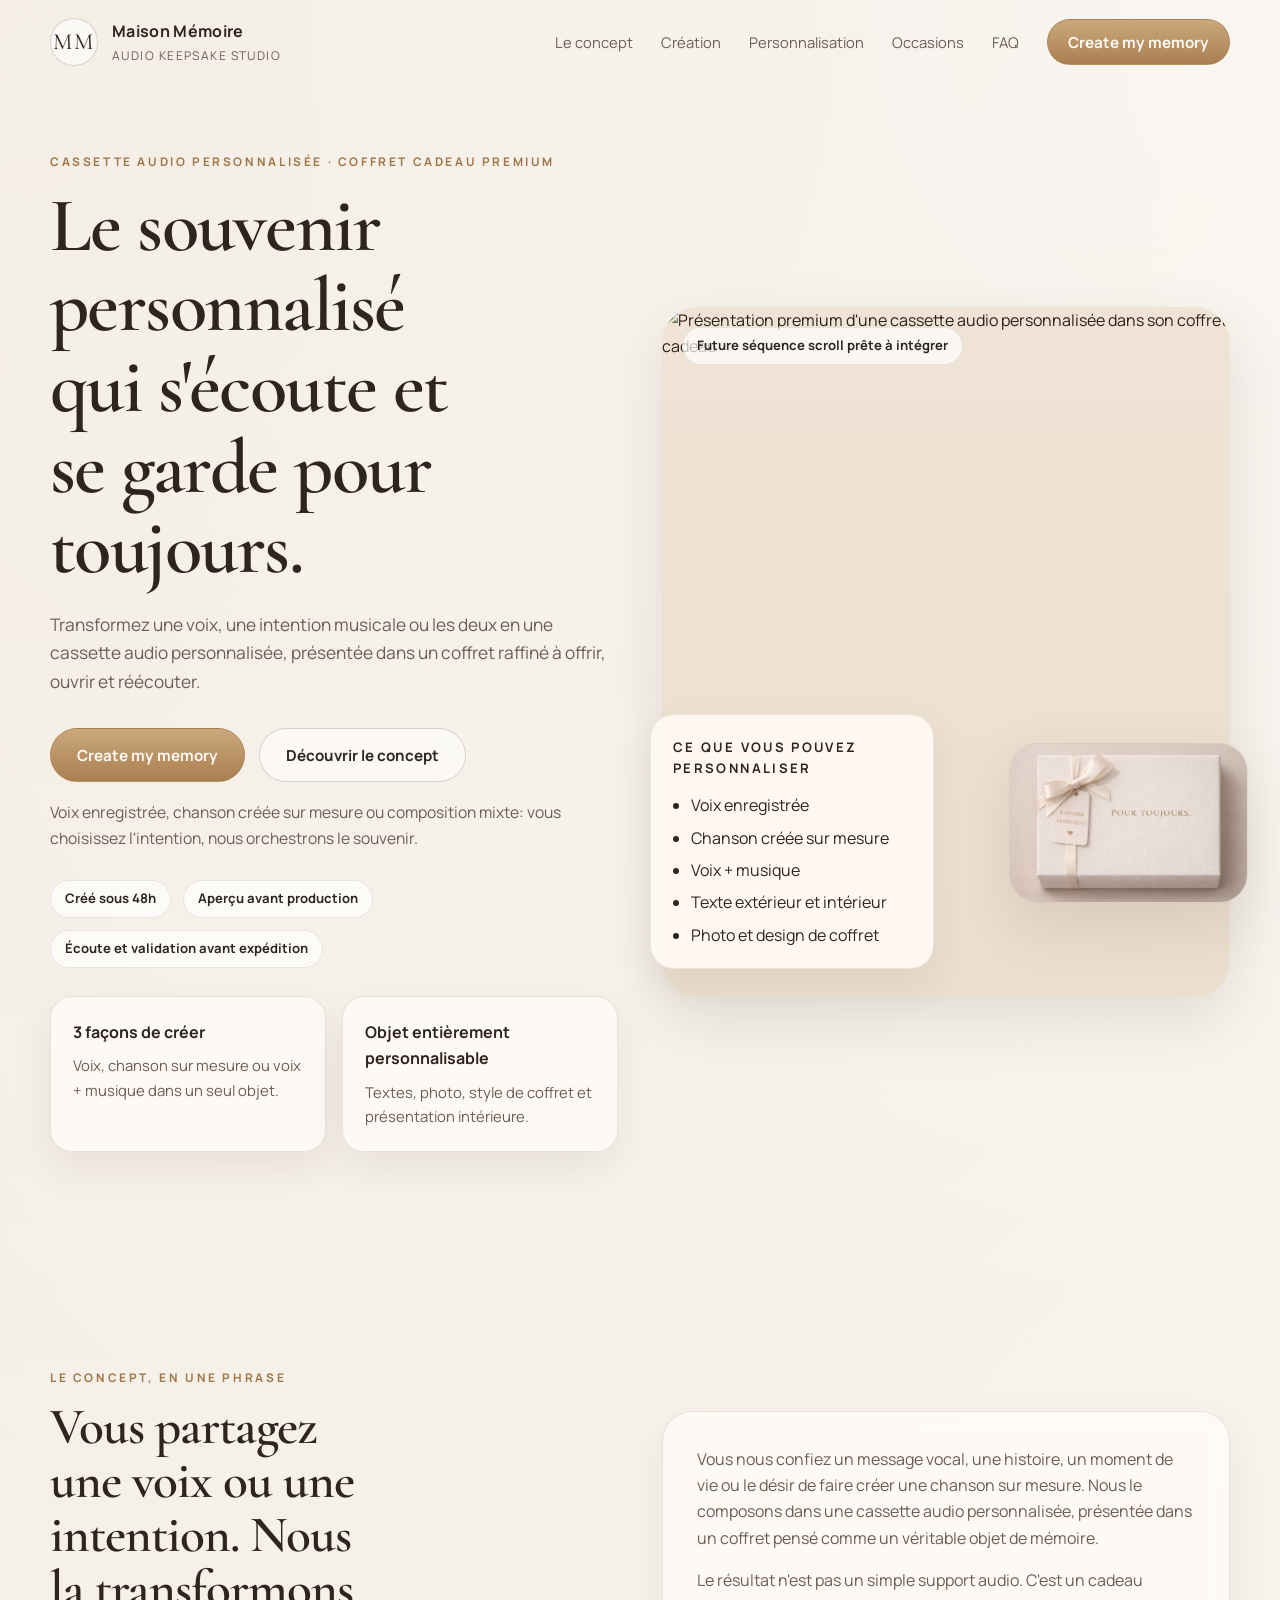
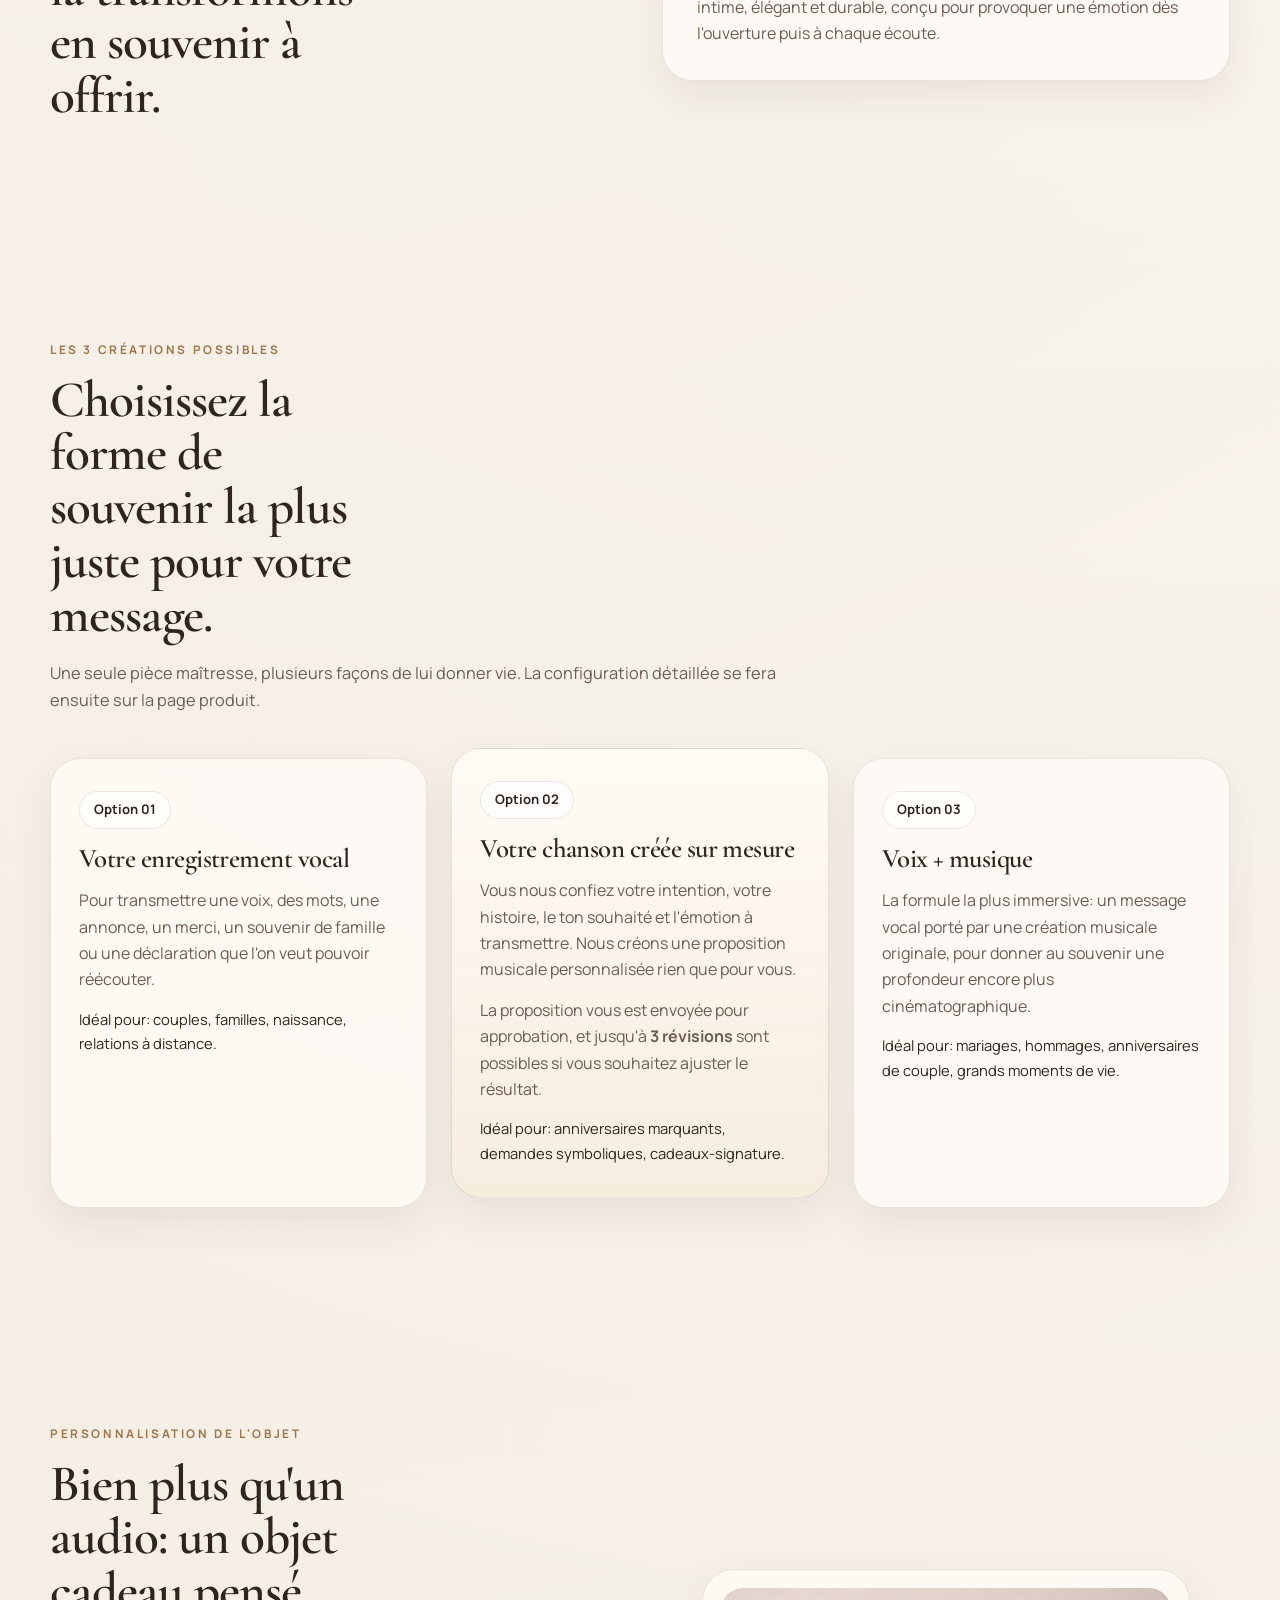
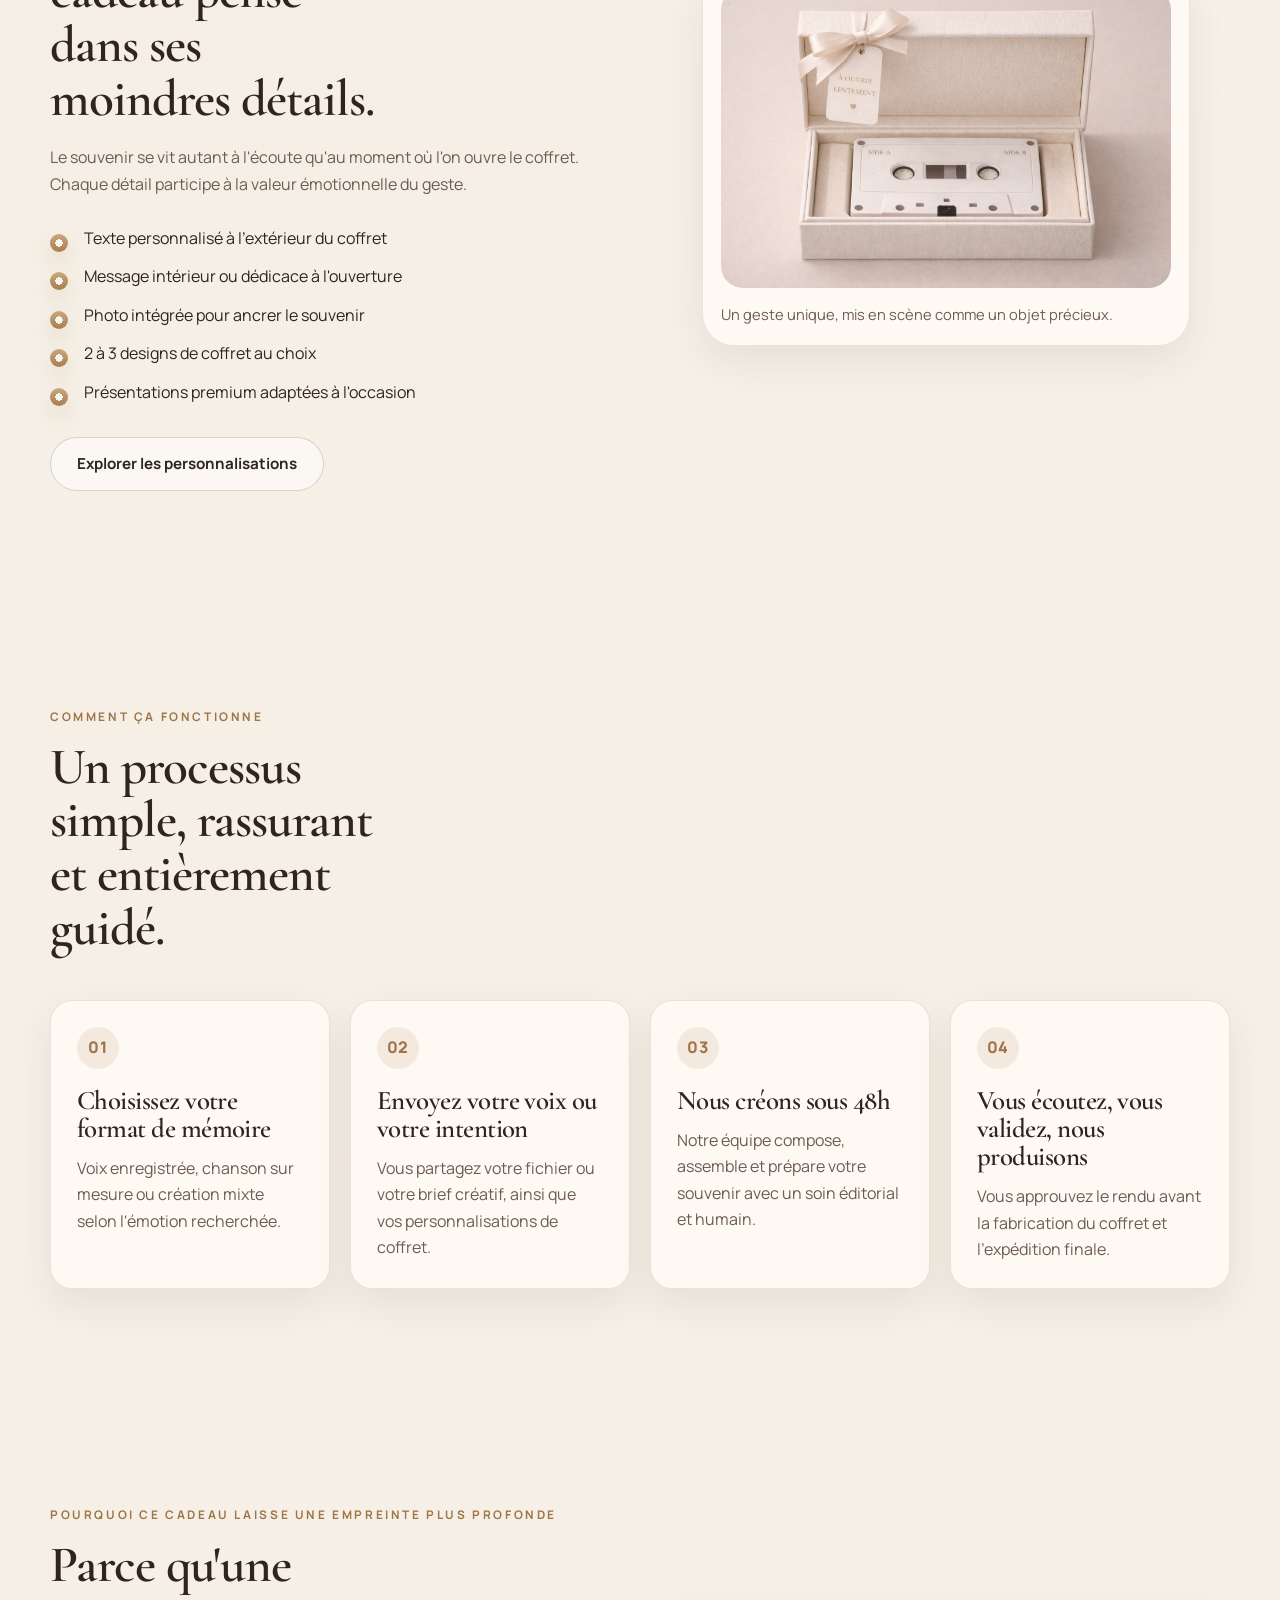
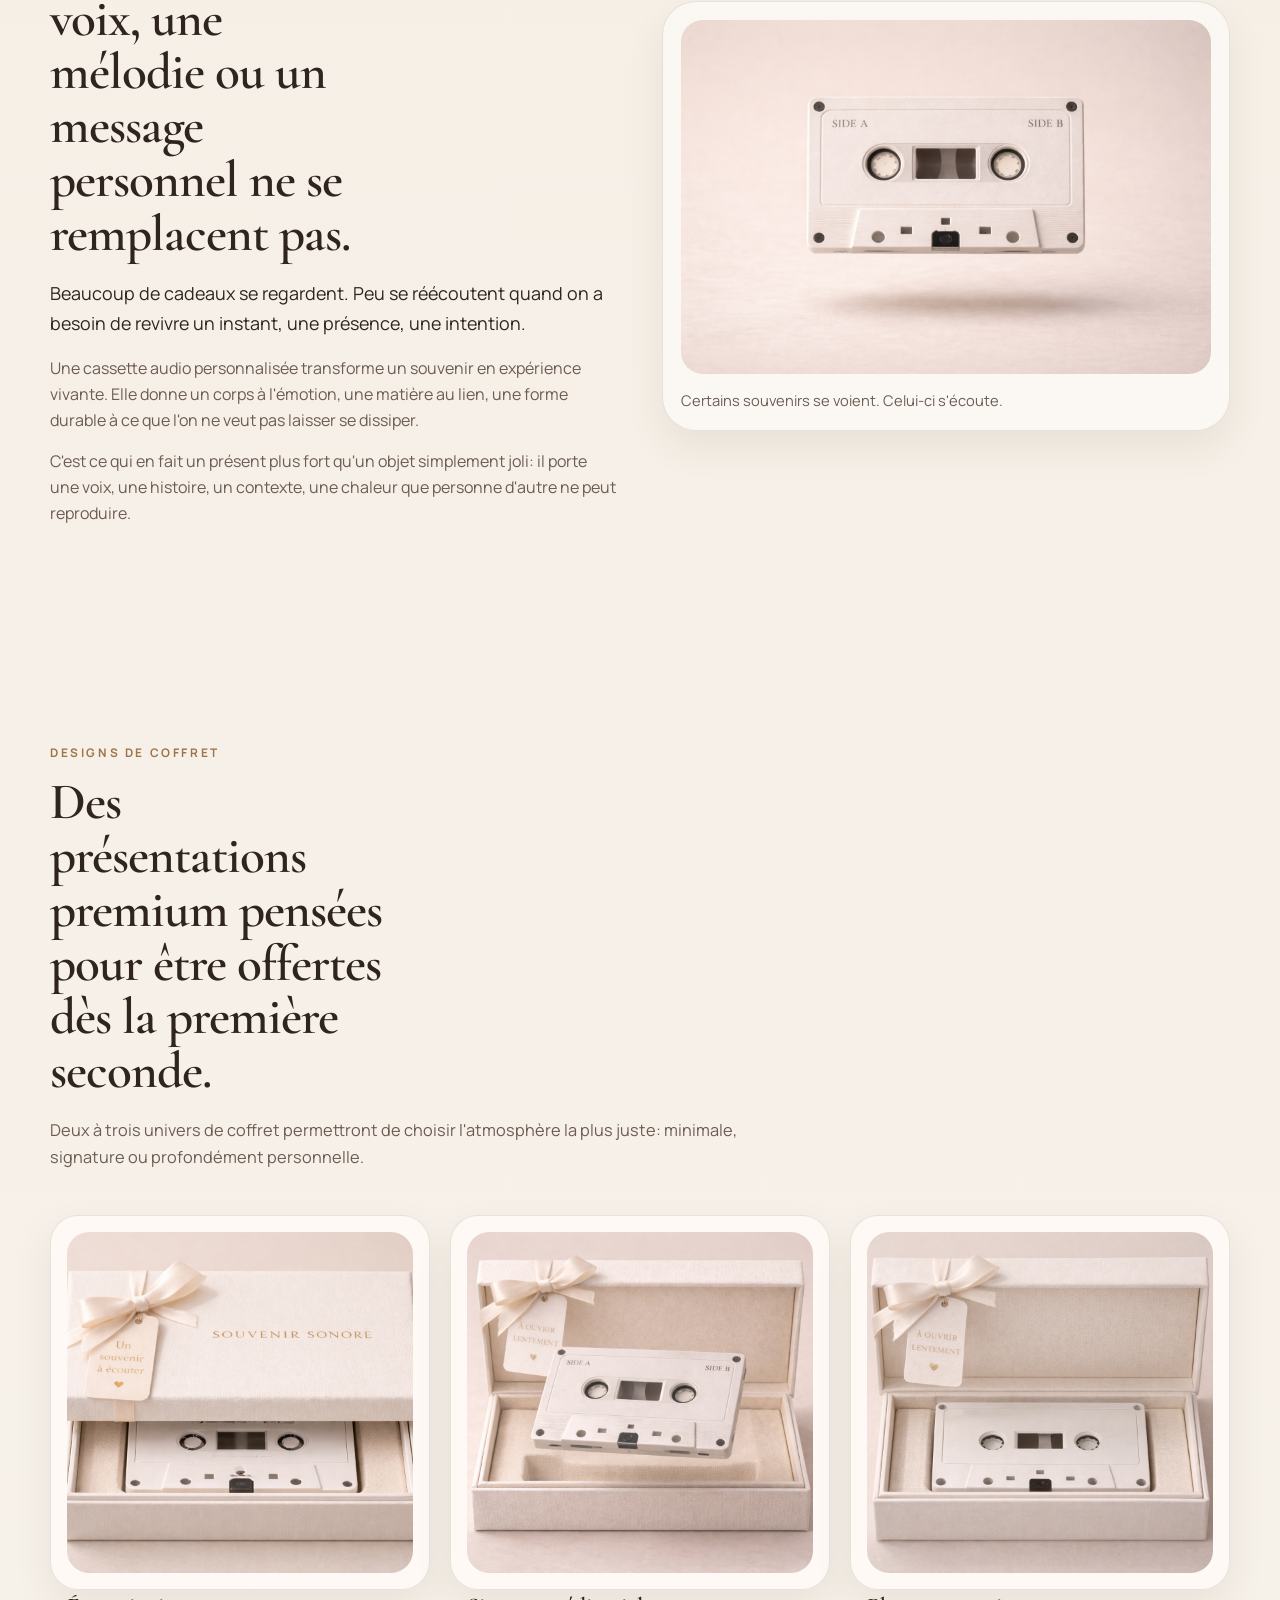
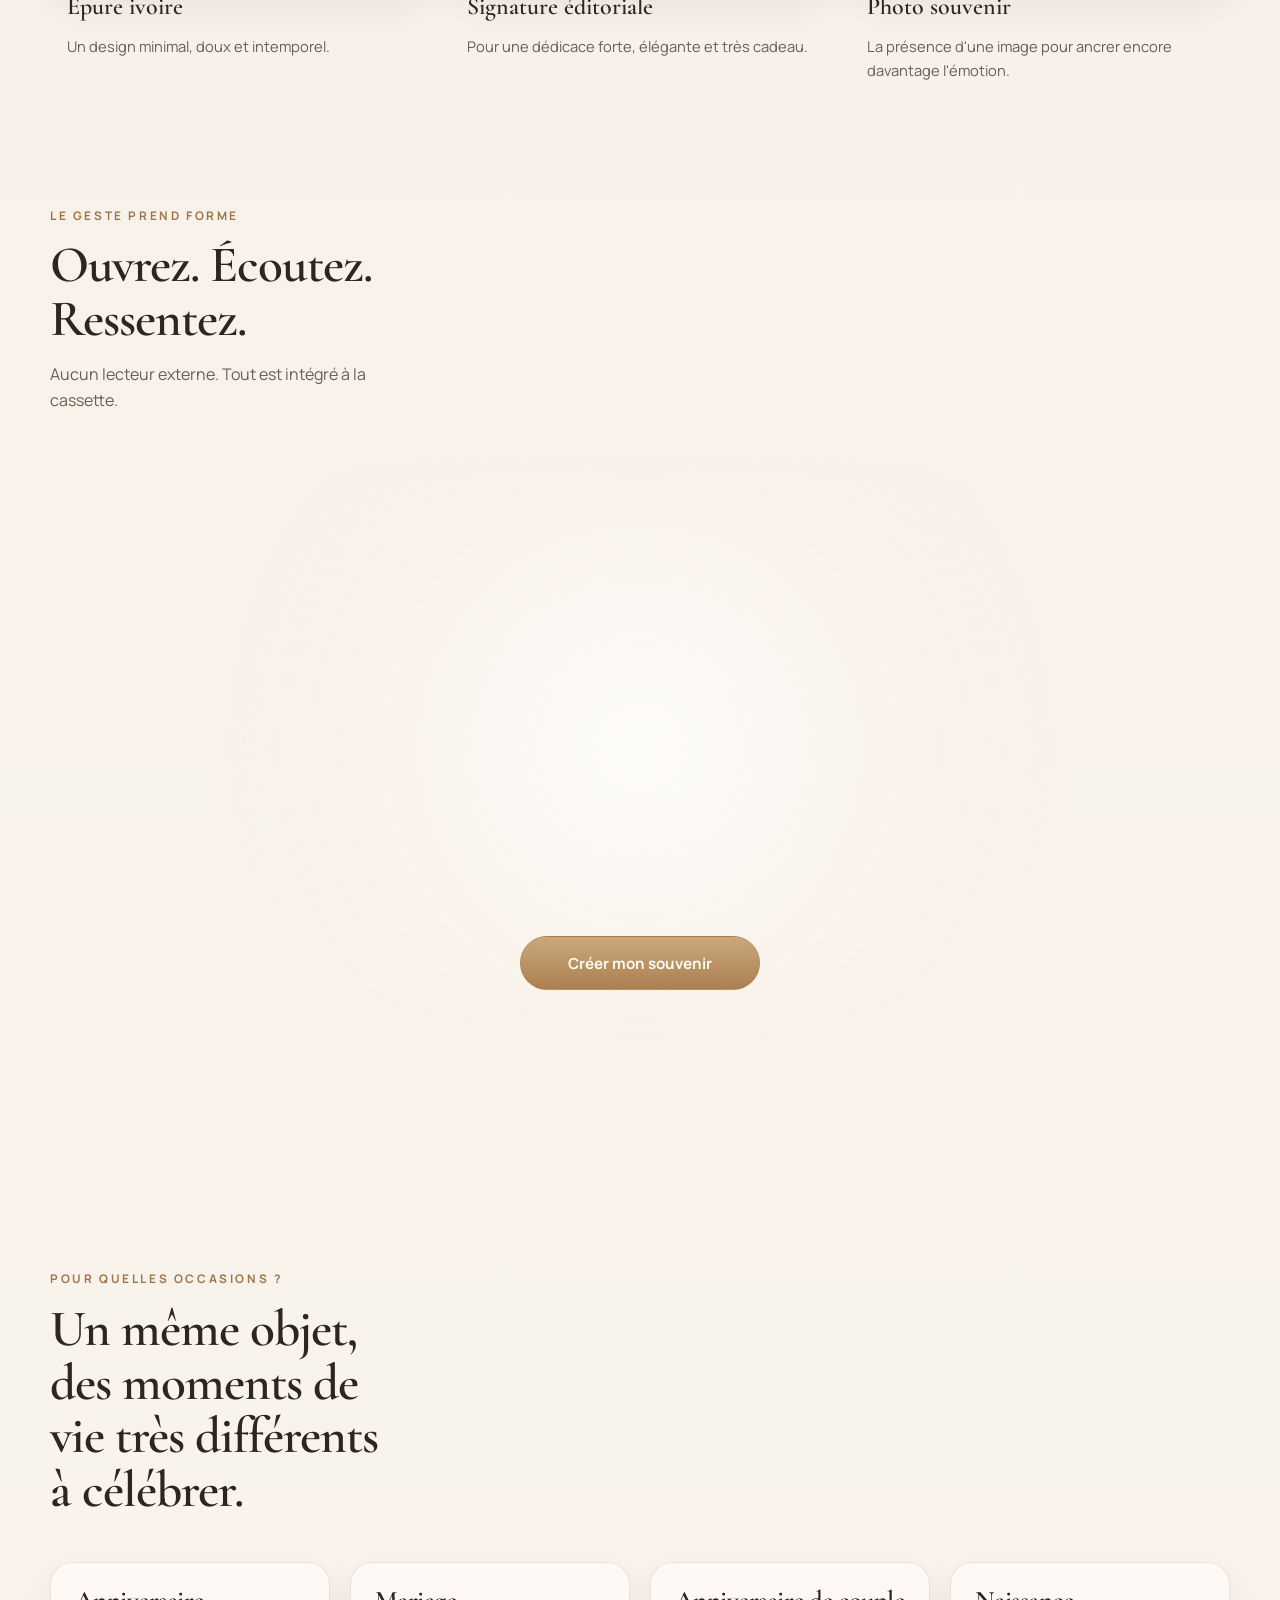
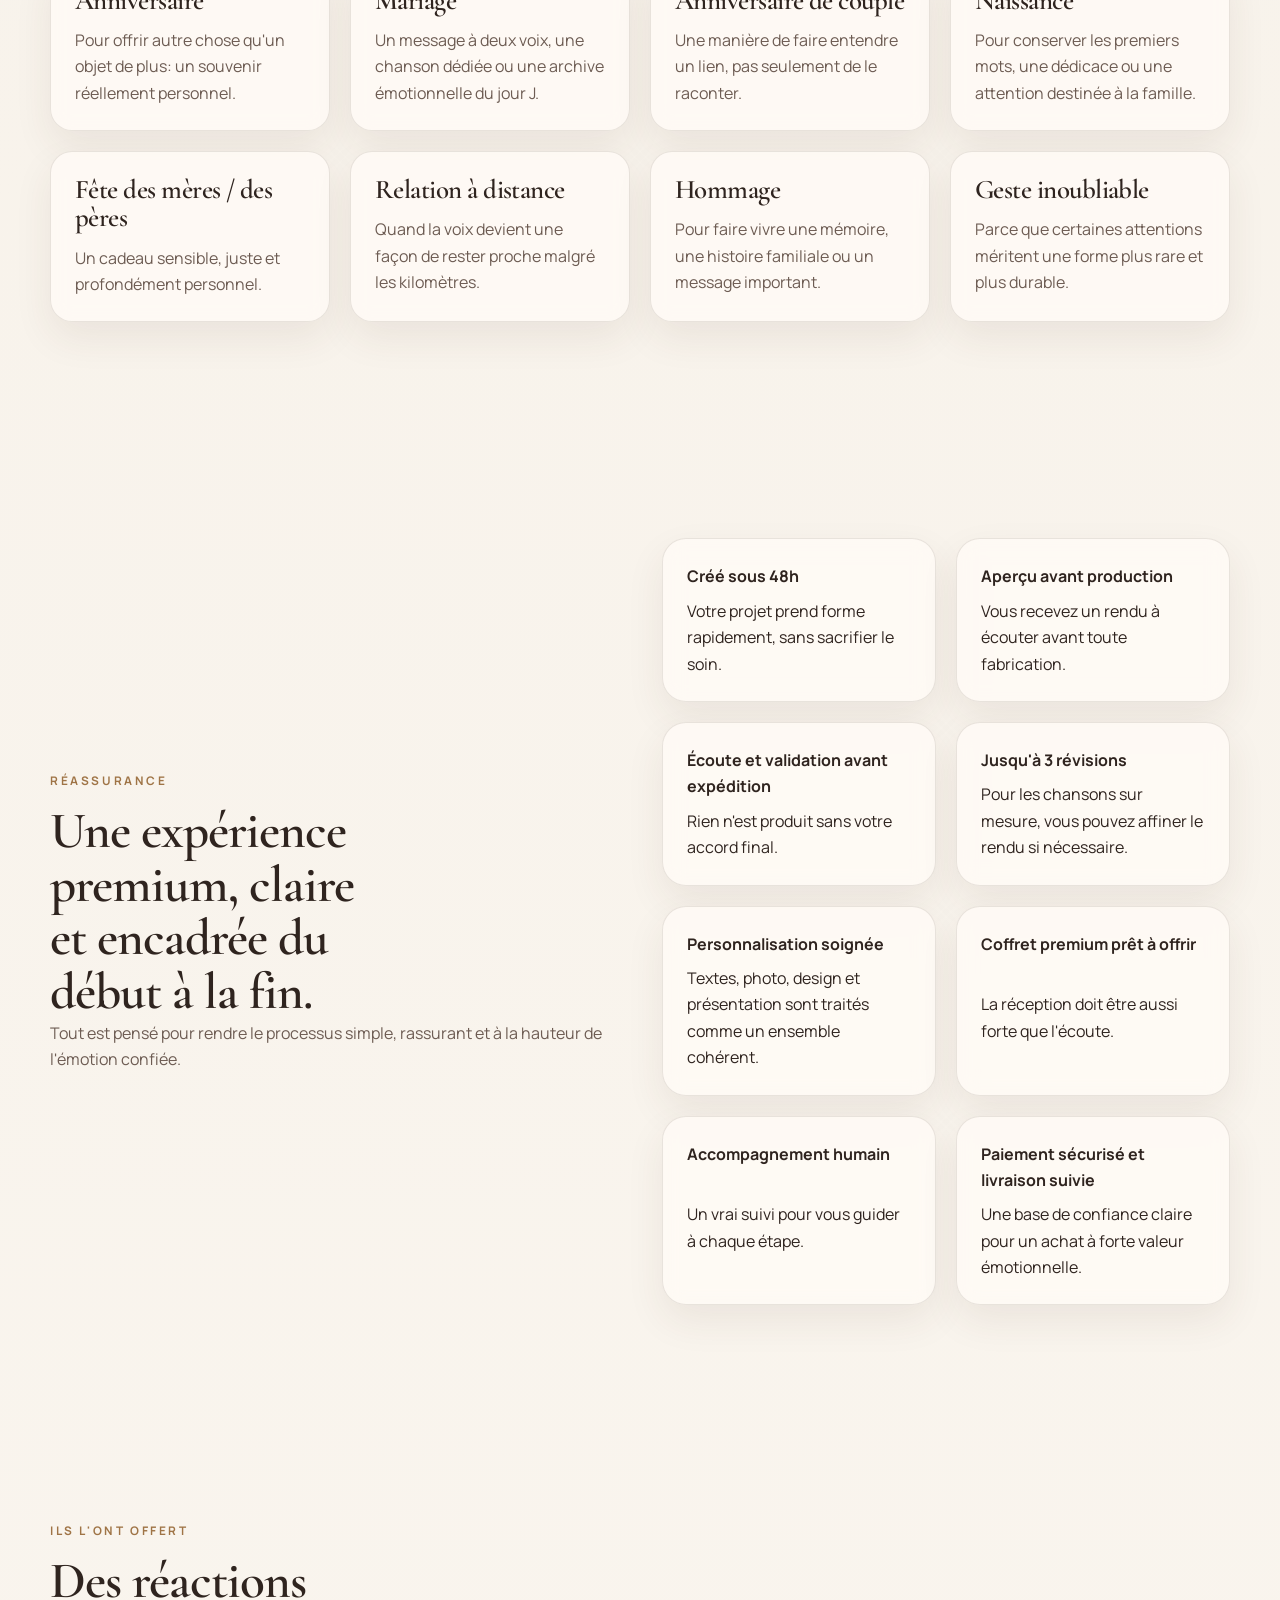
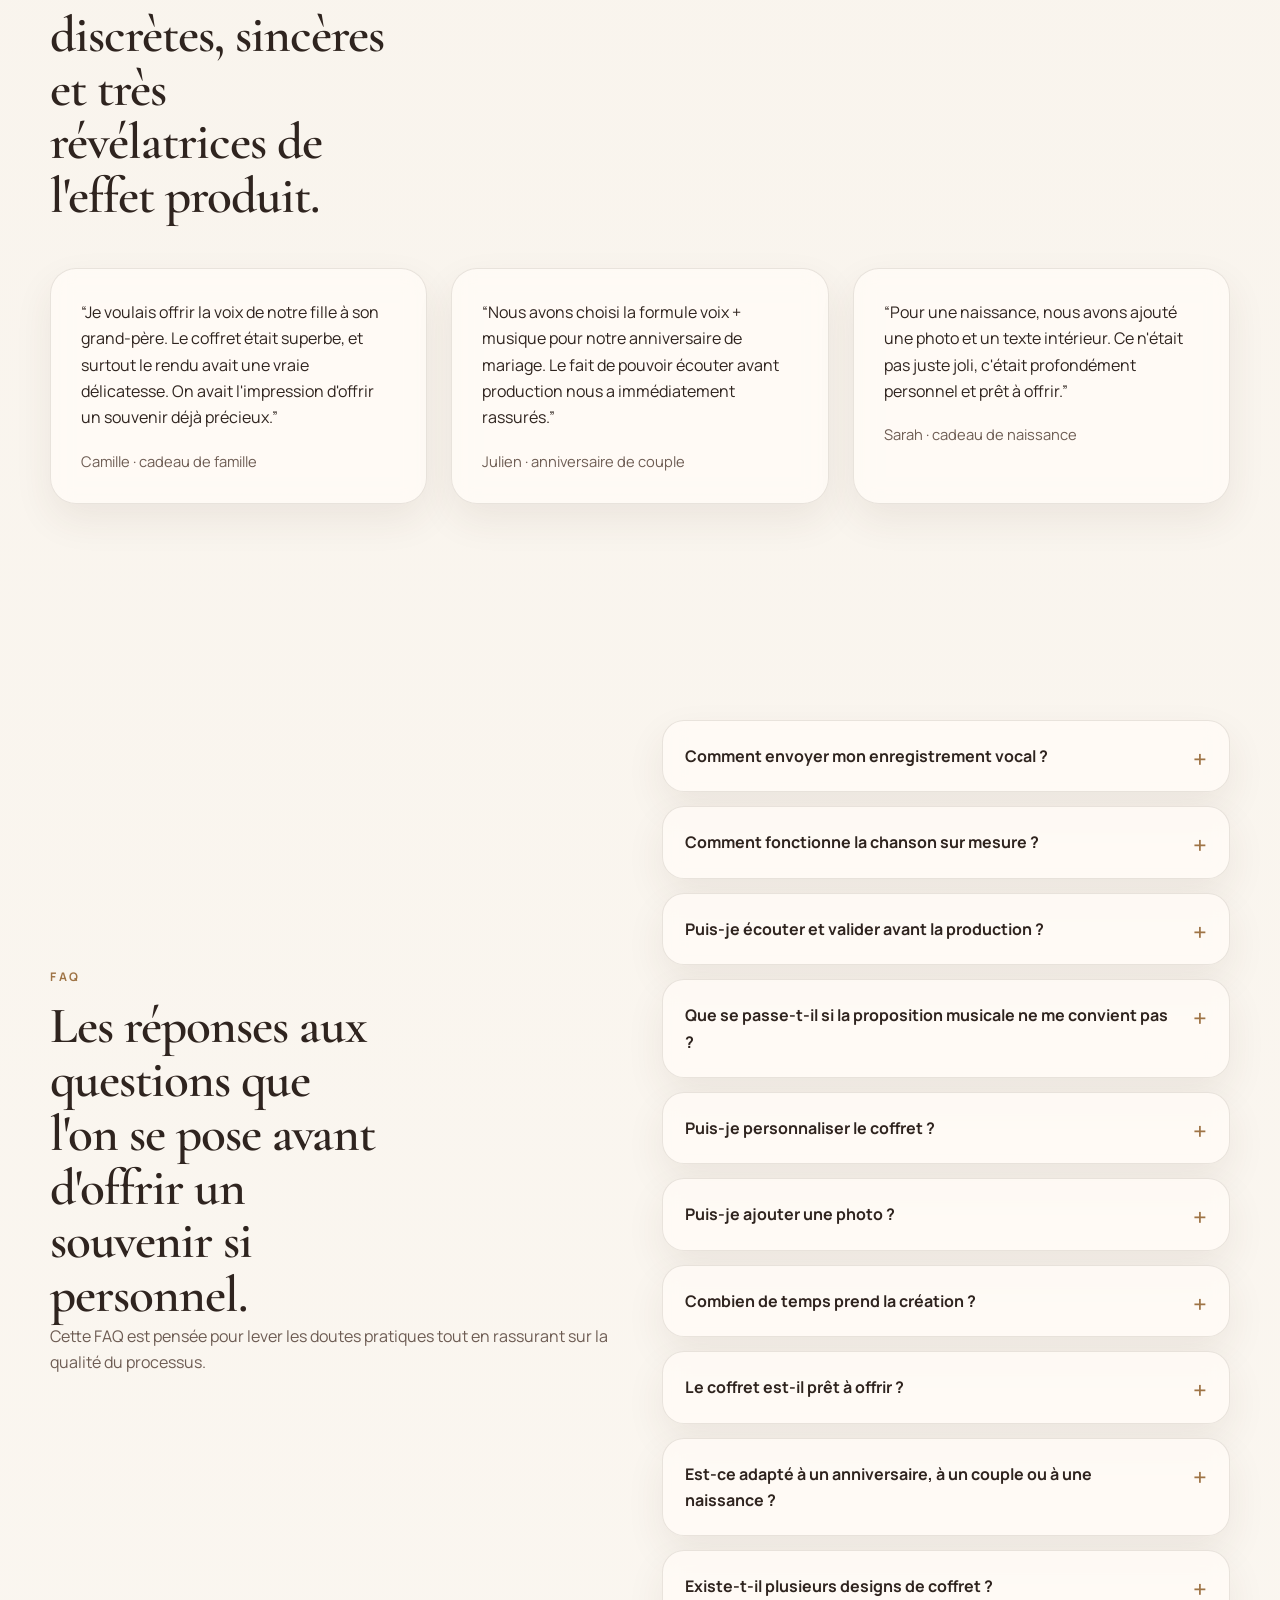
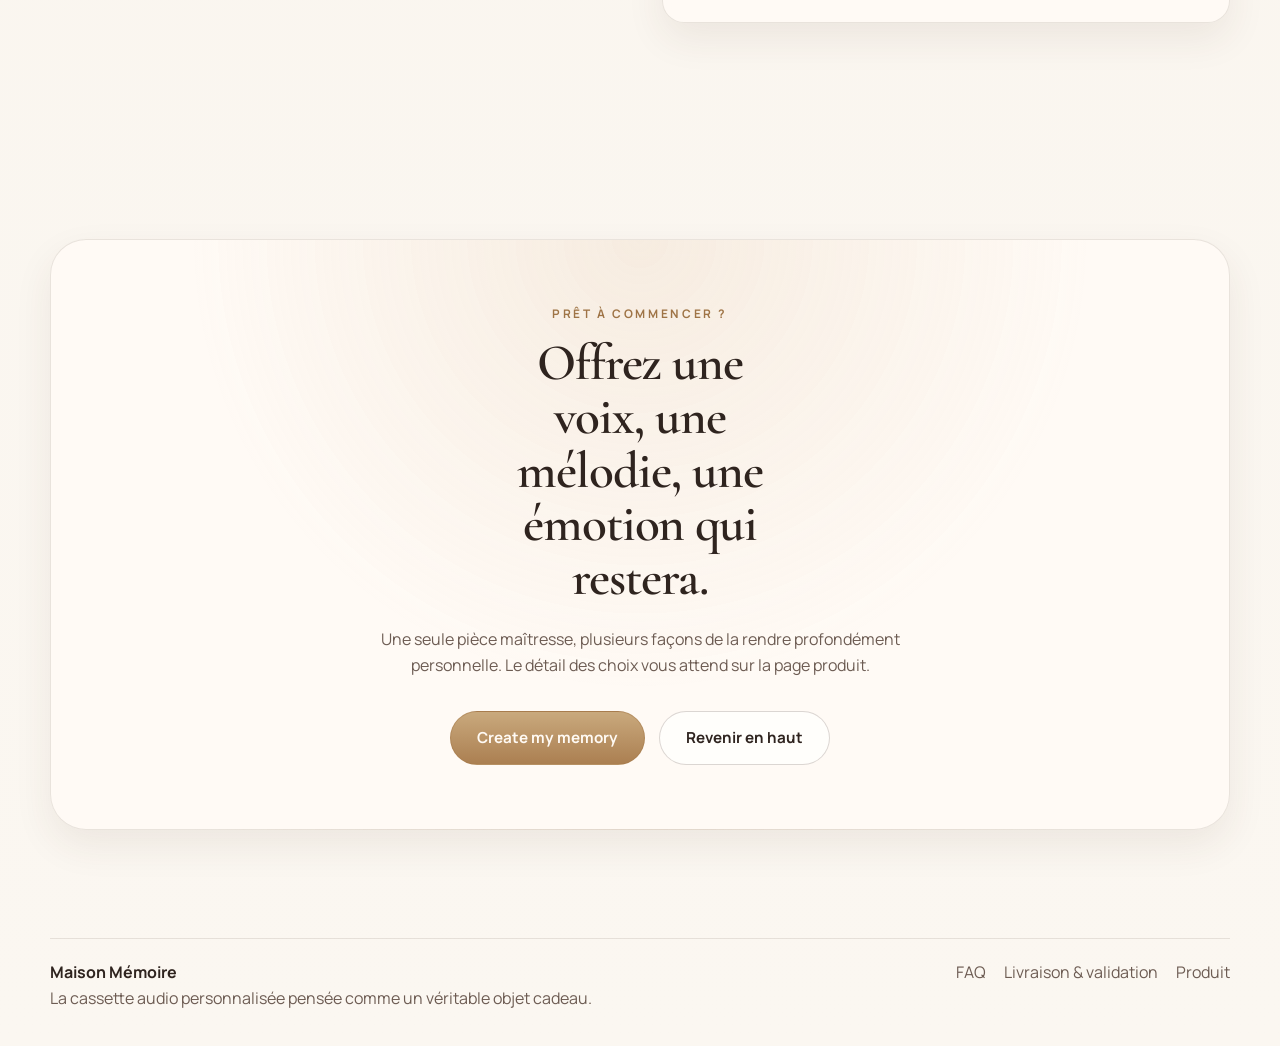
==== commit aea529f4: "commit apres reprise" ====
--- a/index.html
+++ b/index.html
@@ -508,7 +508,7 @@
           data-base-path="frames-desktop-webp"
           data-file-prefix="frame_"
           data-file-extension="webp"
-          data-frame-count="96"
+          data-frame-count="120"
           data-frame-pad="4"
           data-mobile-step="2"
           data-hold-ratio="0.84"
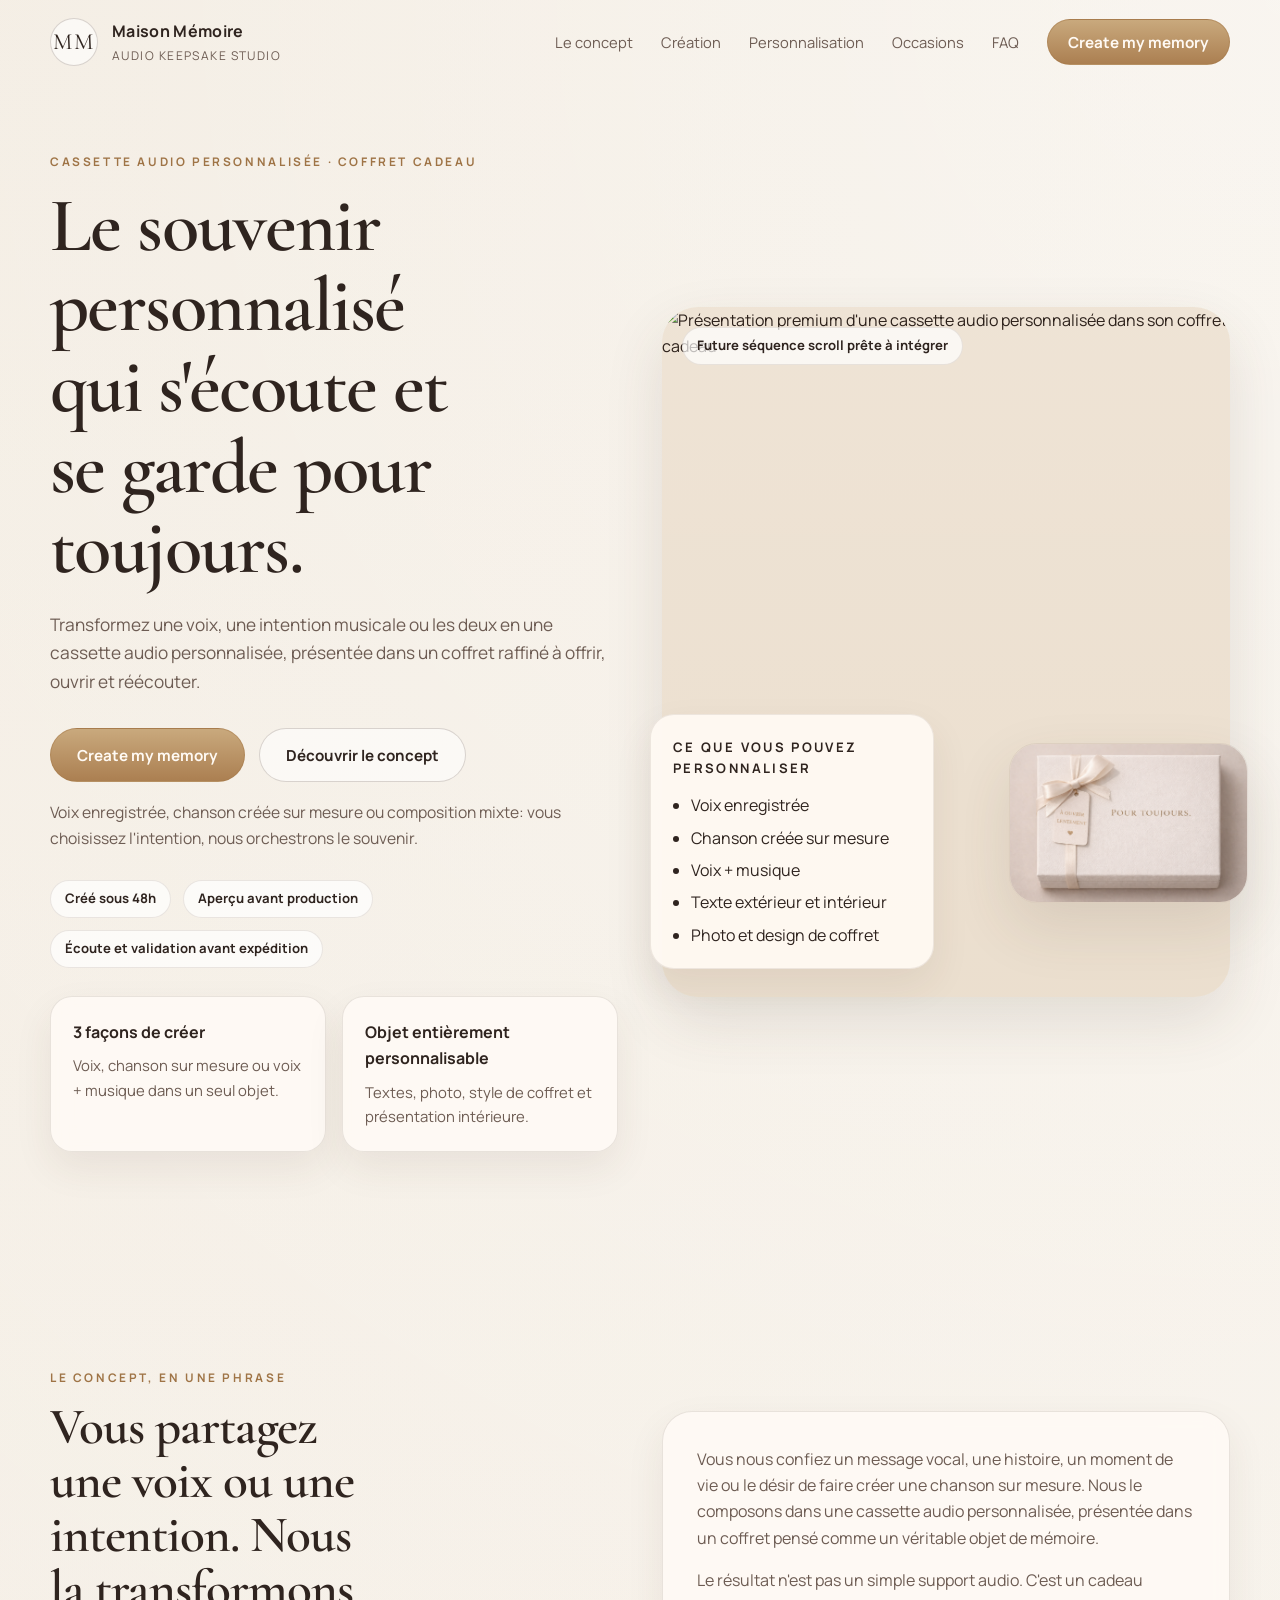
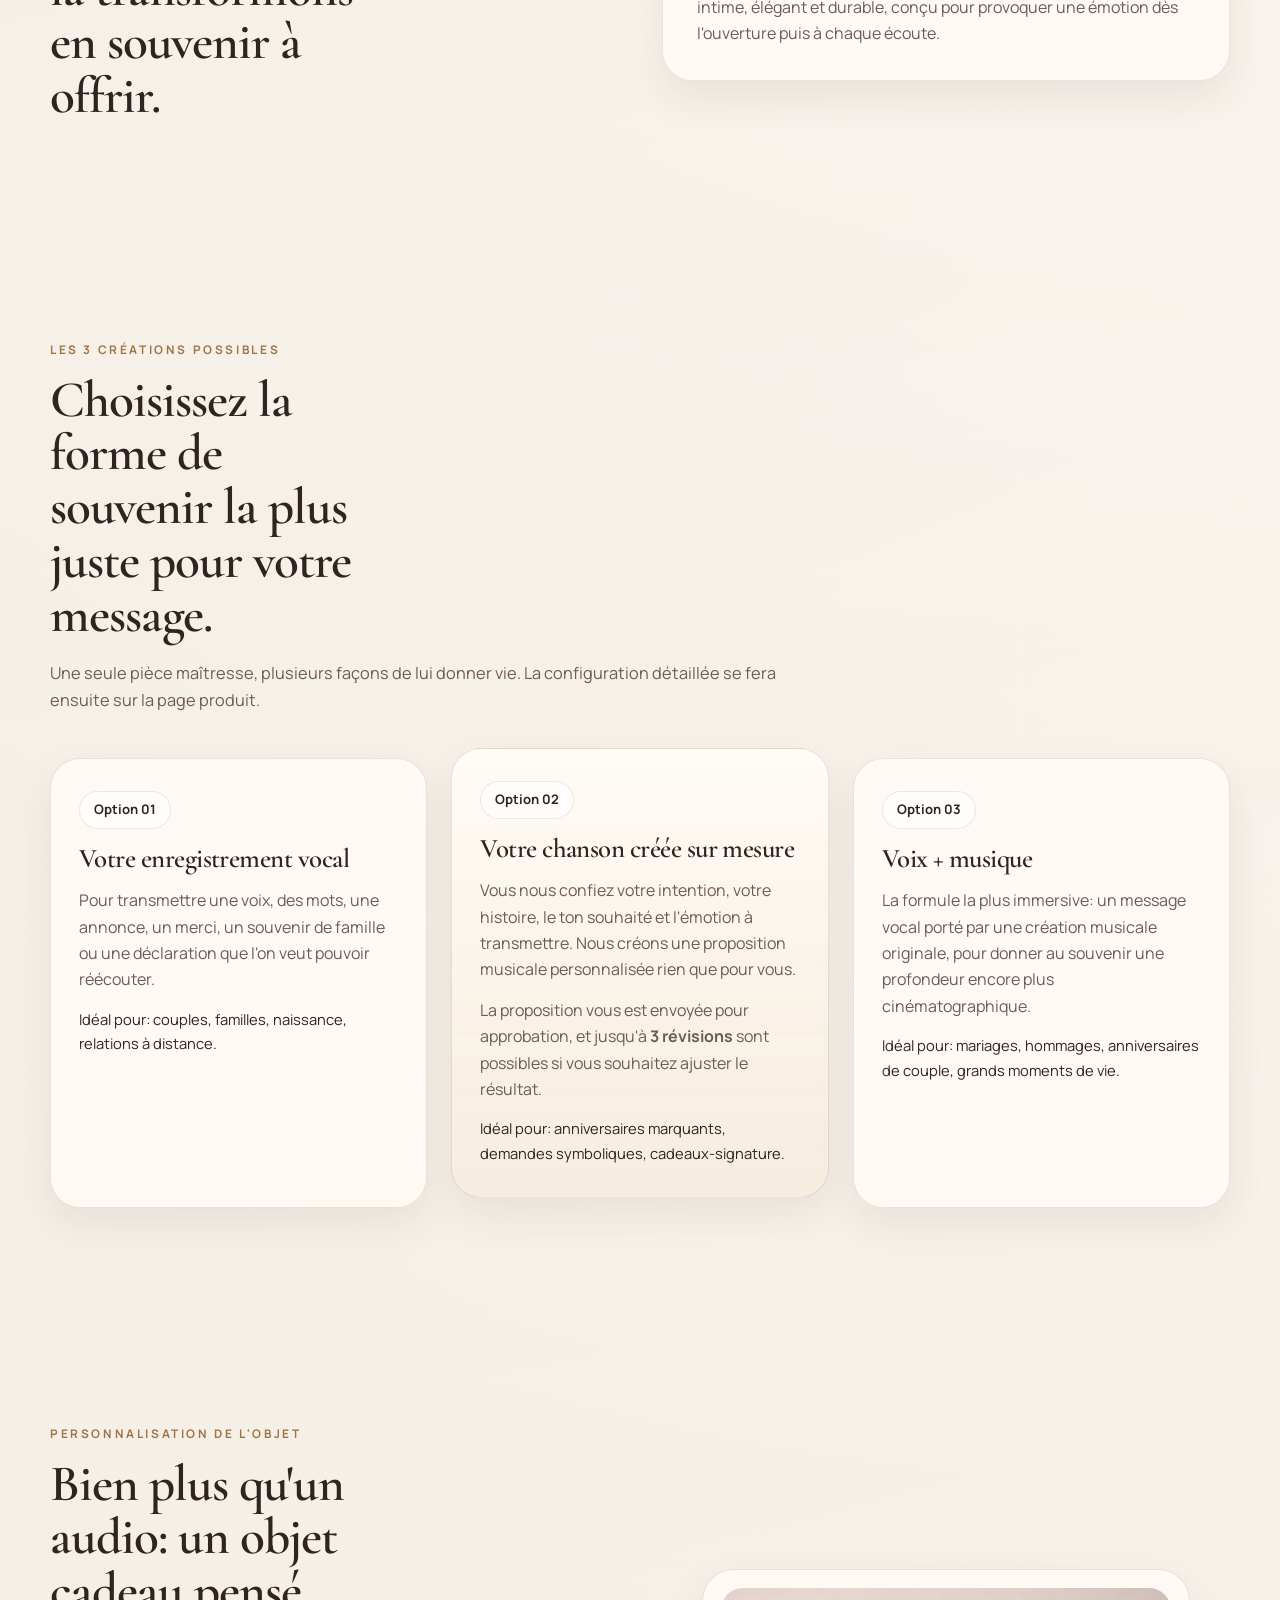
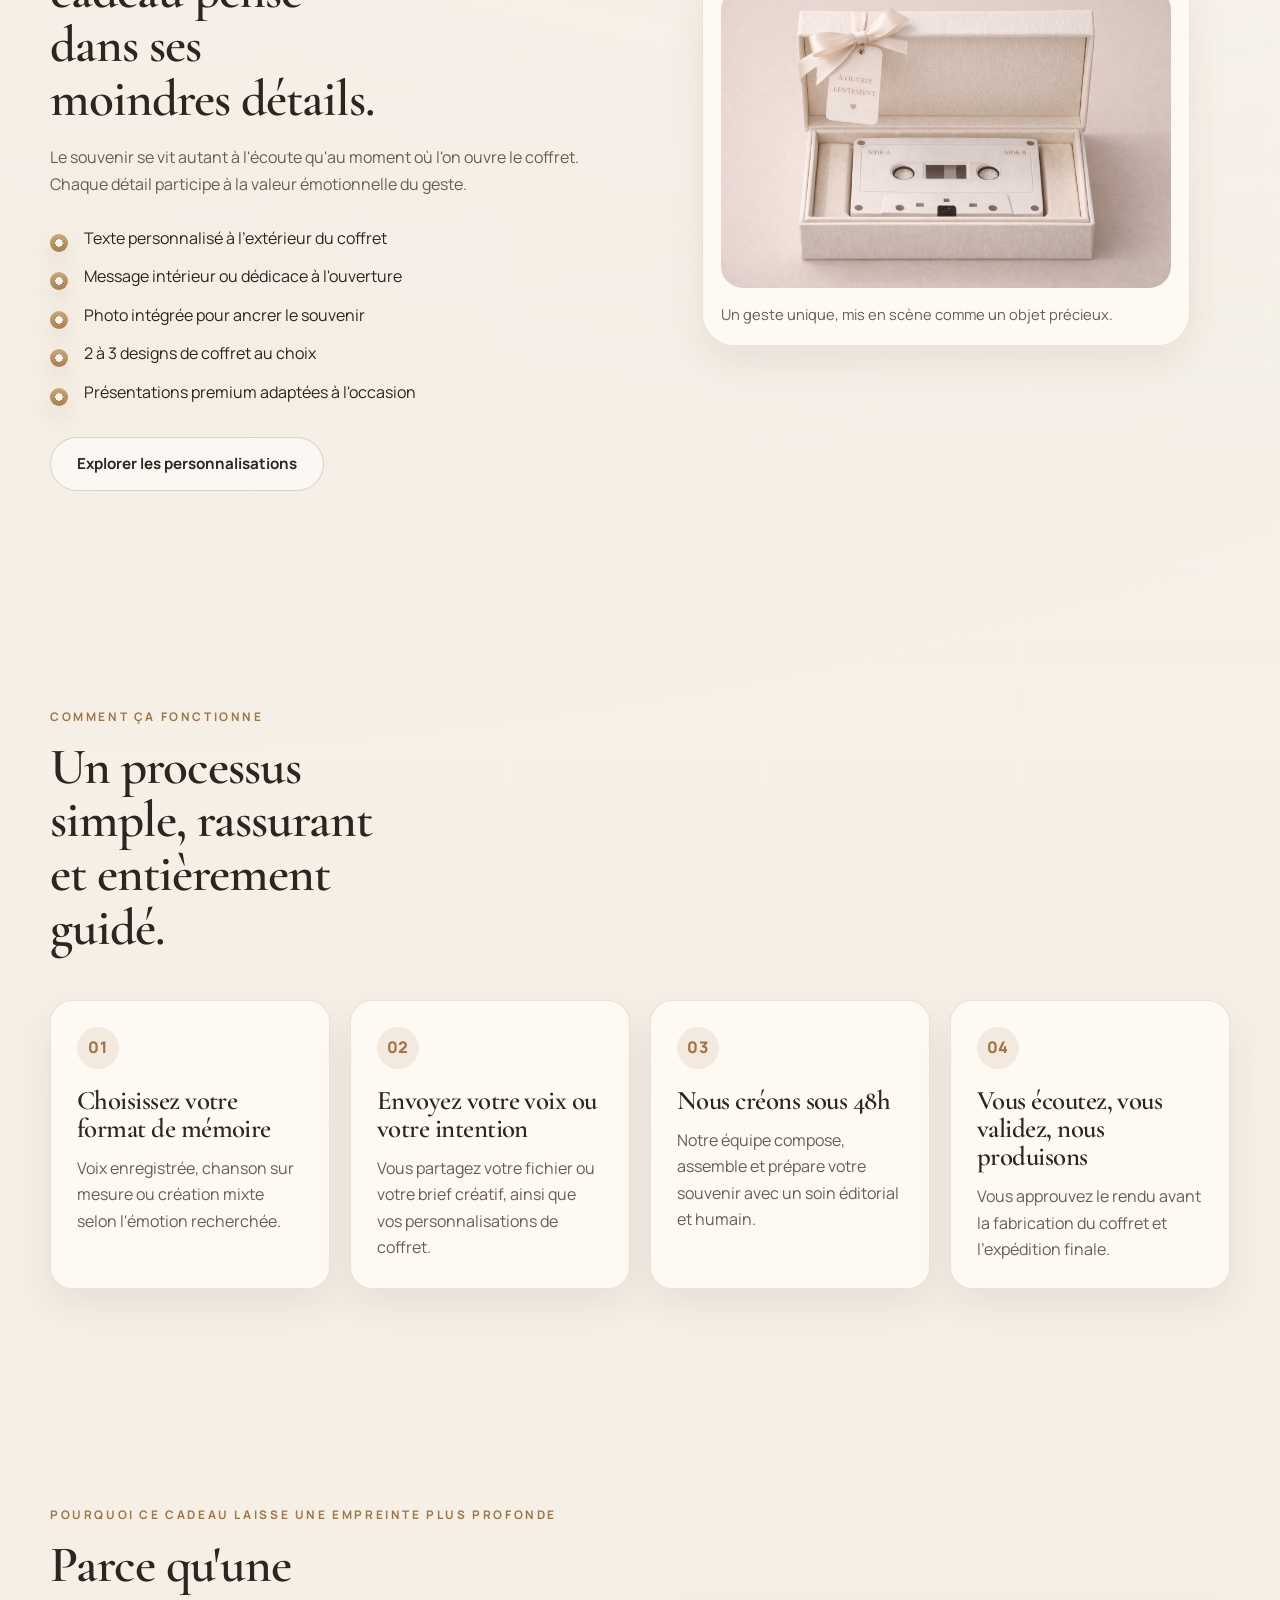
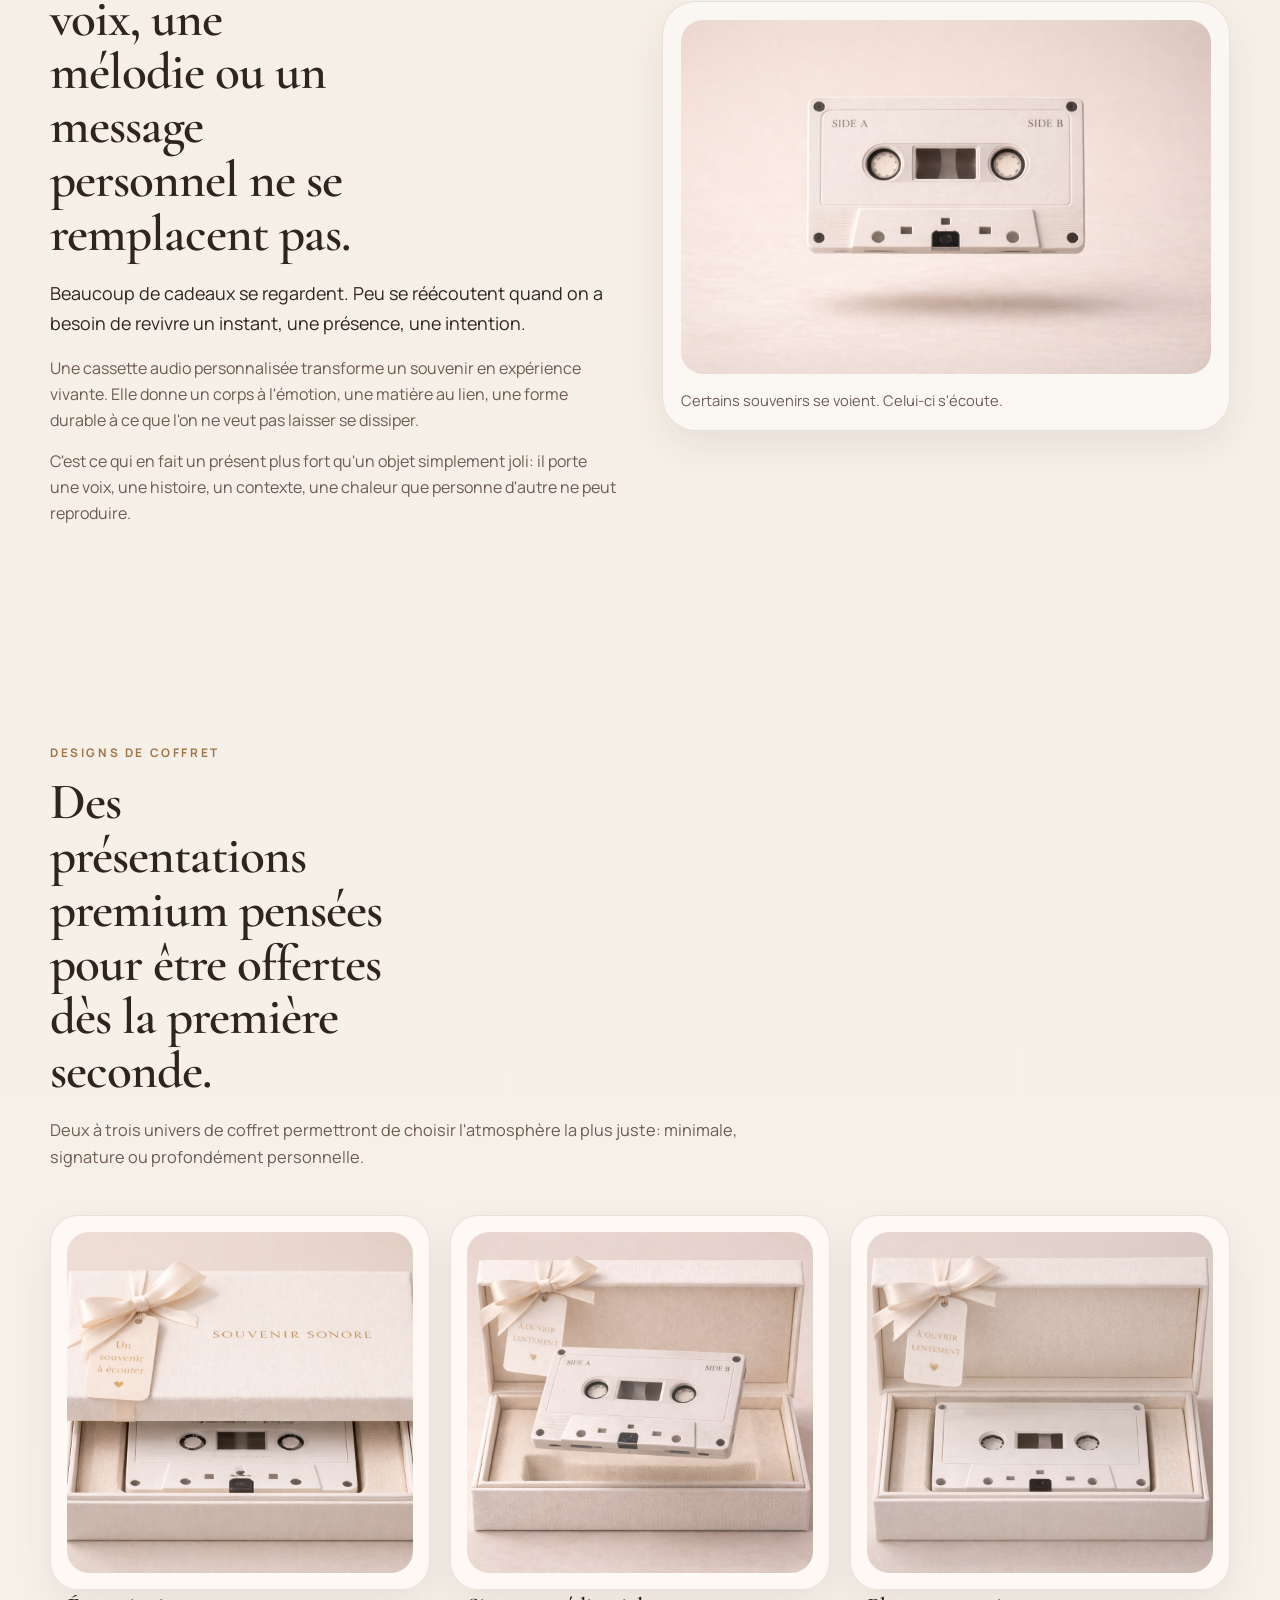
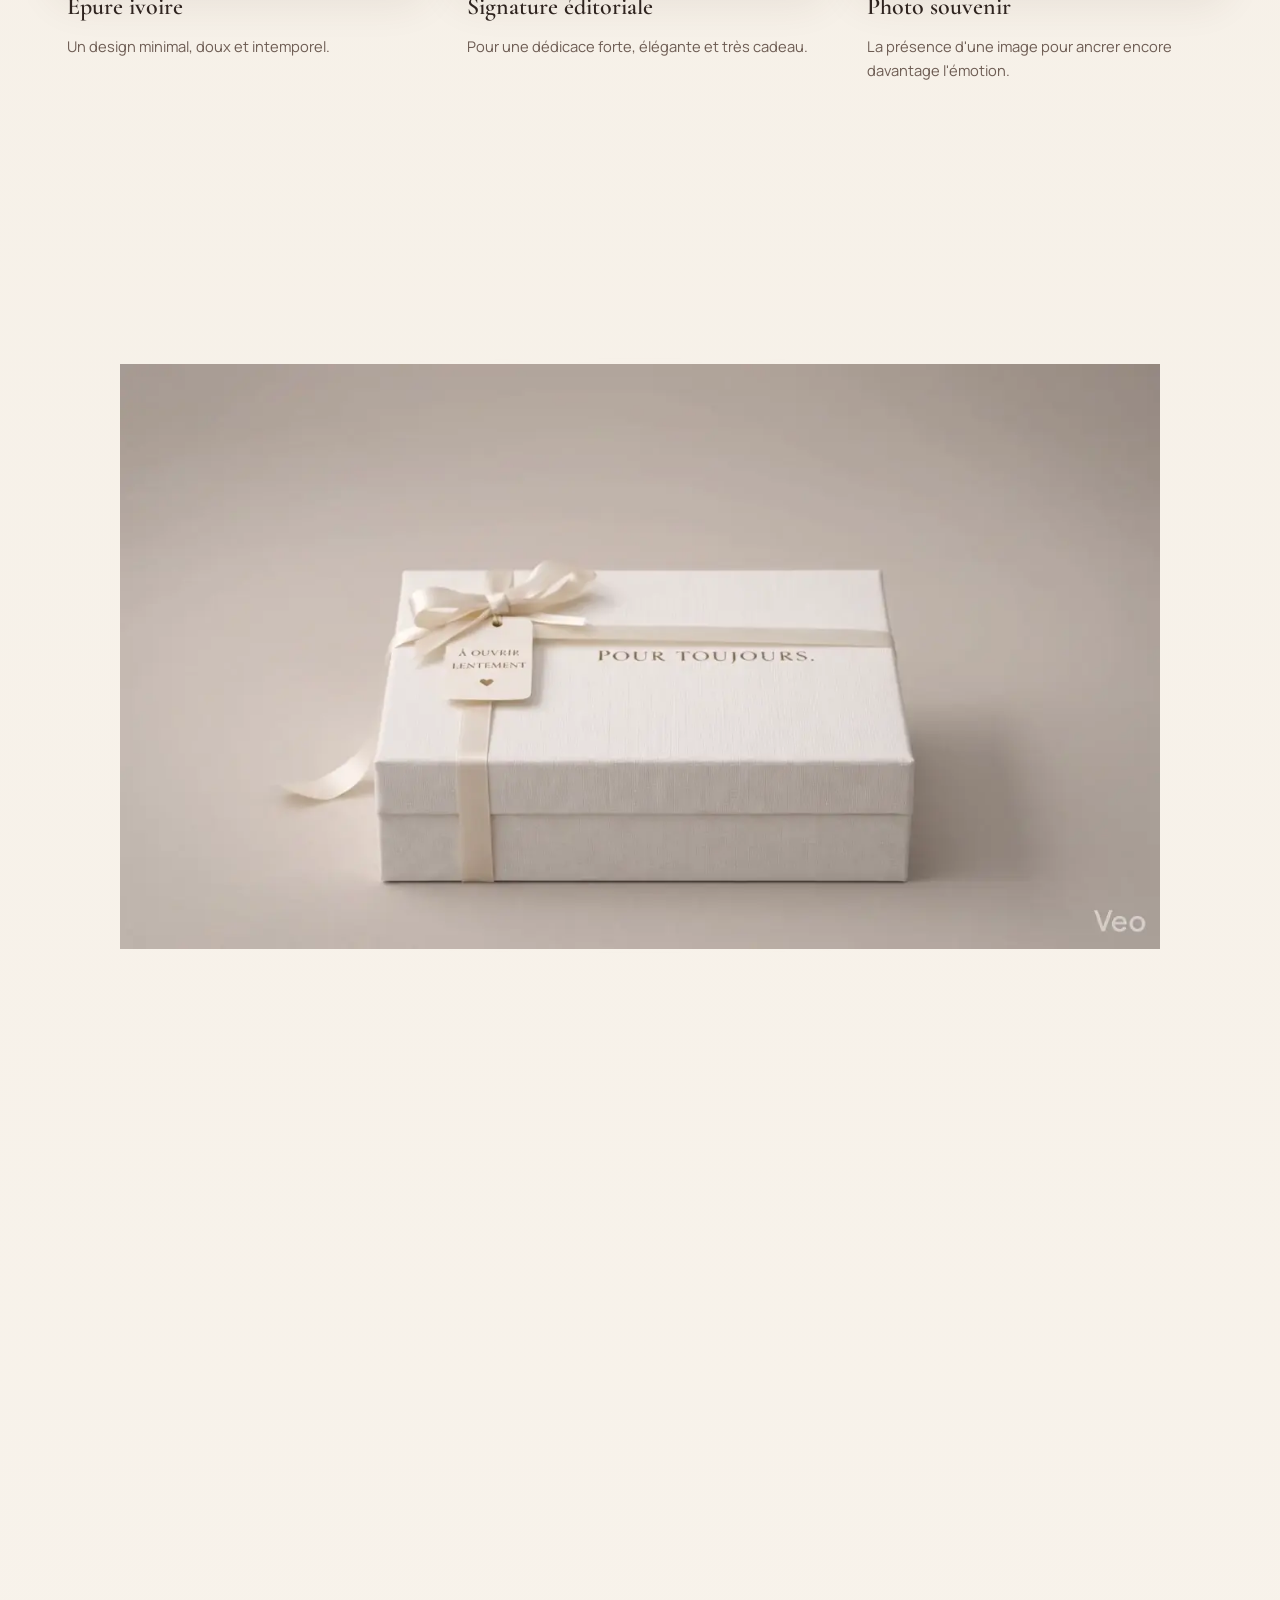
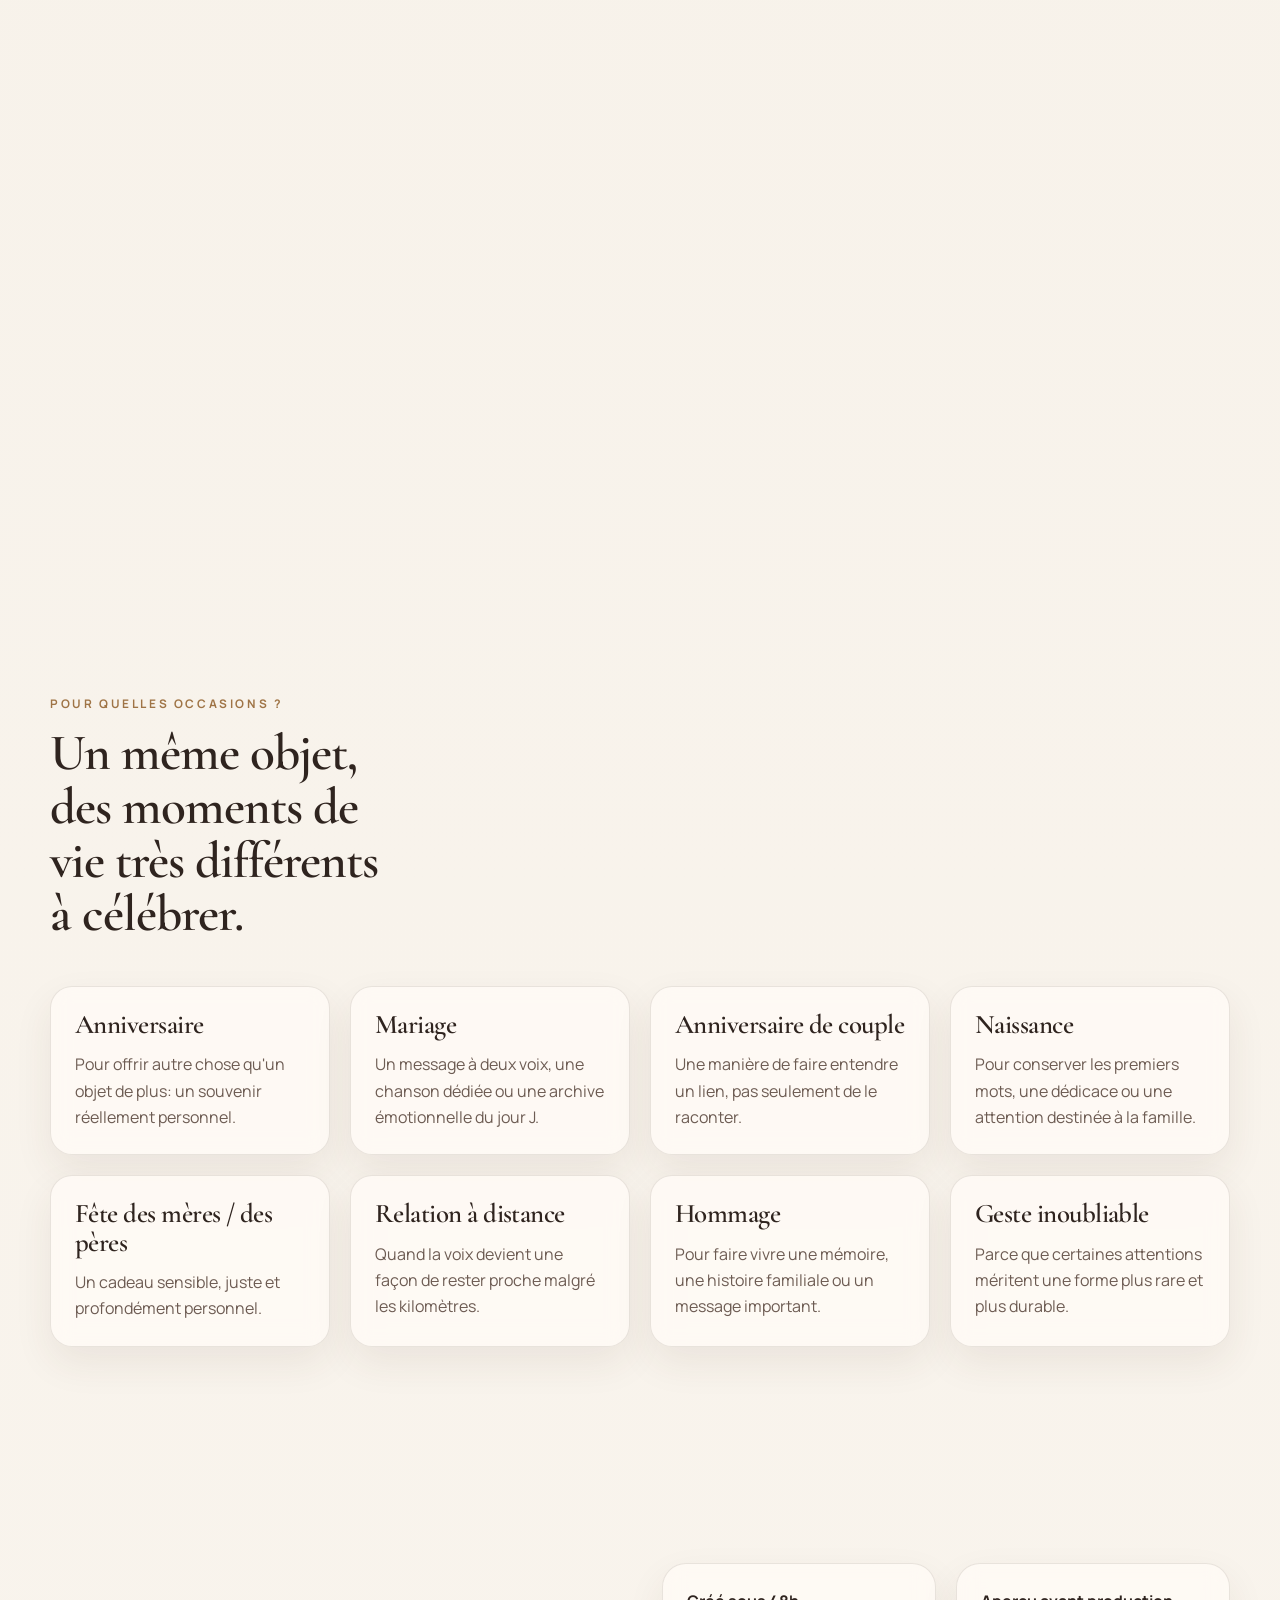
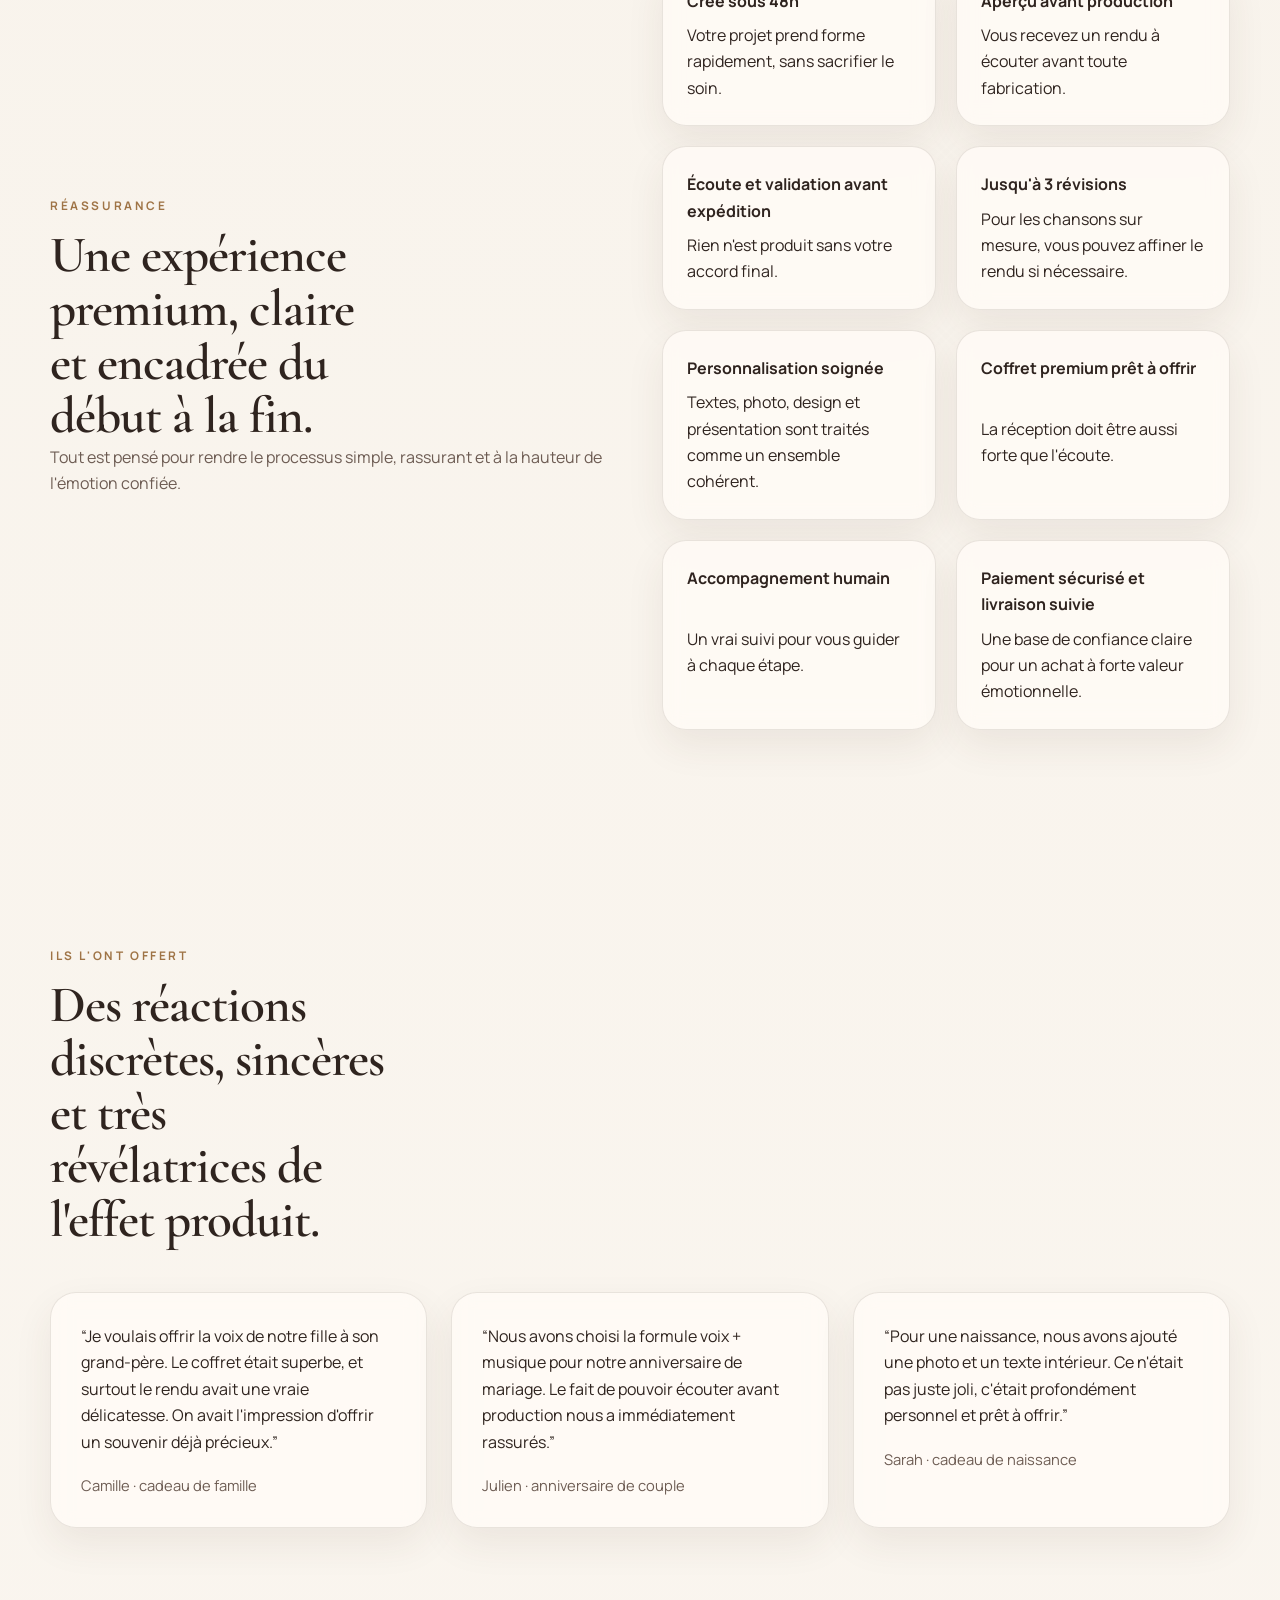
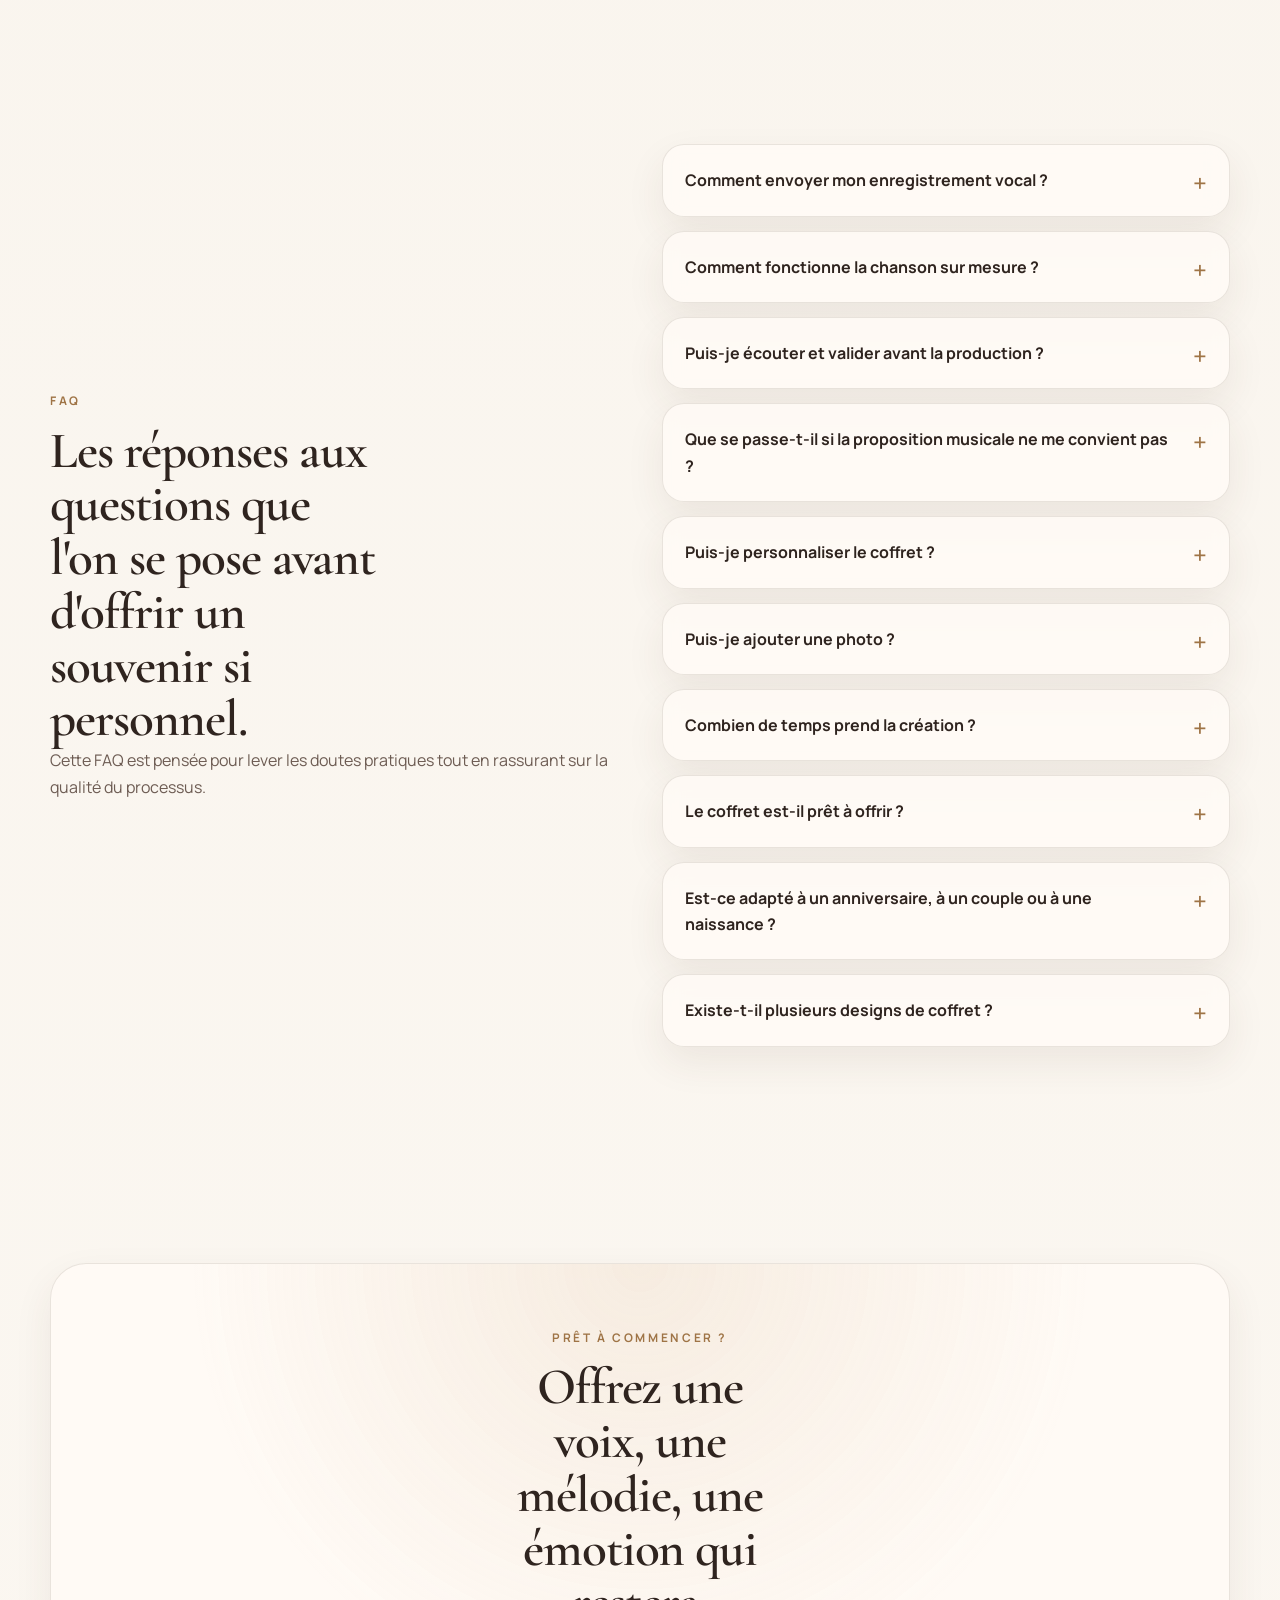
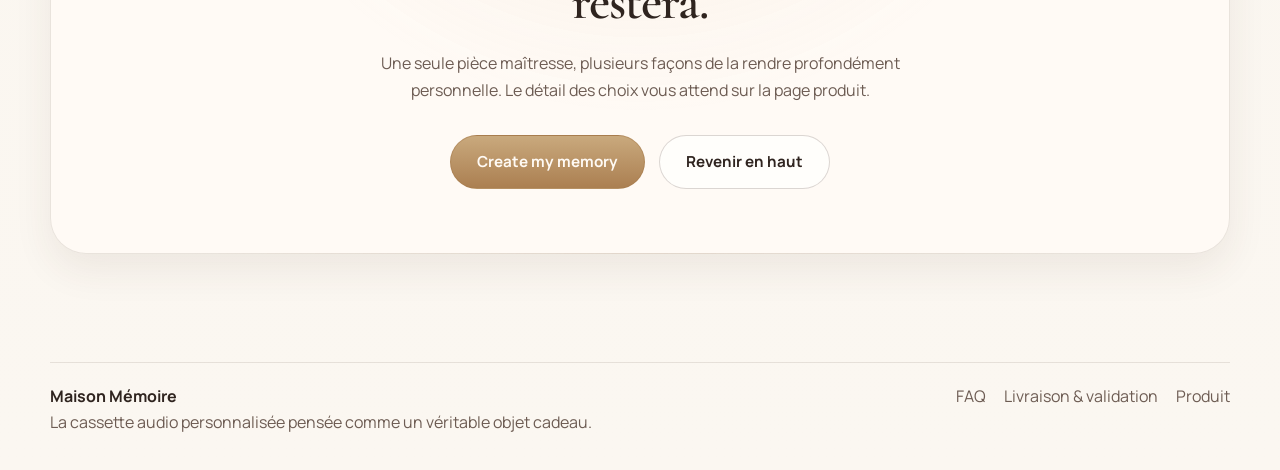
==== commit 961d65d9: "Intégrer les retouches produit et compléter la séquence 120 images" ====
--- a/index.html
+++ b/index.html
@@ -185,7 +185,7 @@
       <section class="hero section" id="hero">
         <div class="container hero__grid">
           <div class="hero__content">
-            <p class="eyebrow">Cassette audio personnalisée · coffret cadeau premium</p>
+            <p class="eyebrow">Cassette audio personnalisée · coffret cadeau</p>
             <h1>Le souvenir personnalisé qui s'écoute et se garde pour toujours.</h1>
             <p class="hero__lead">
               Transformez une voix, une intention musicale ou les deux en une cassette audio
